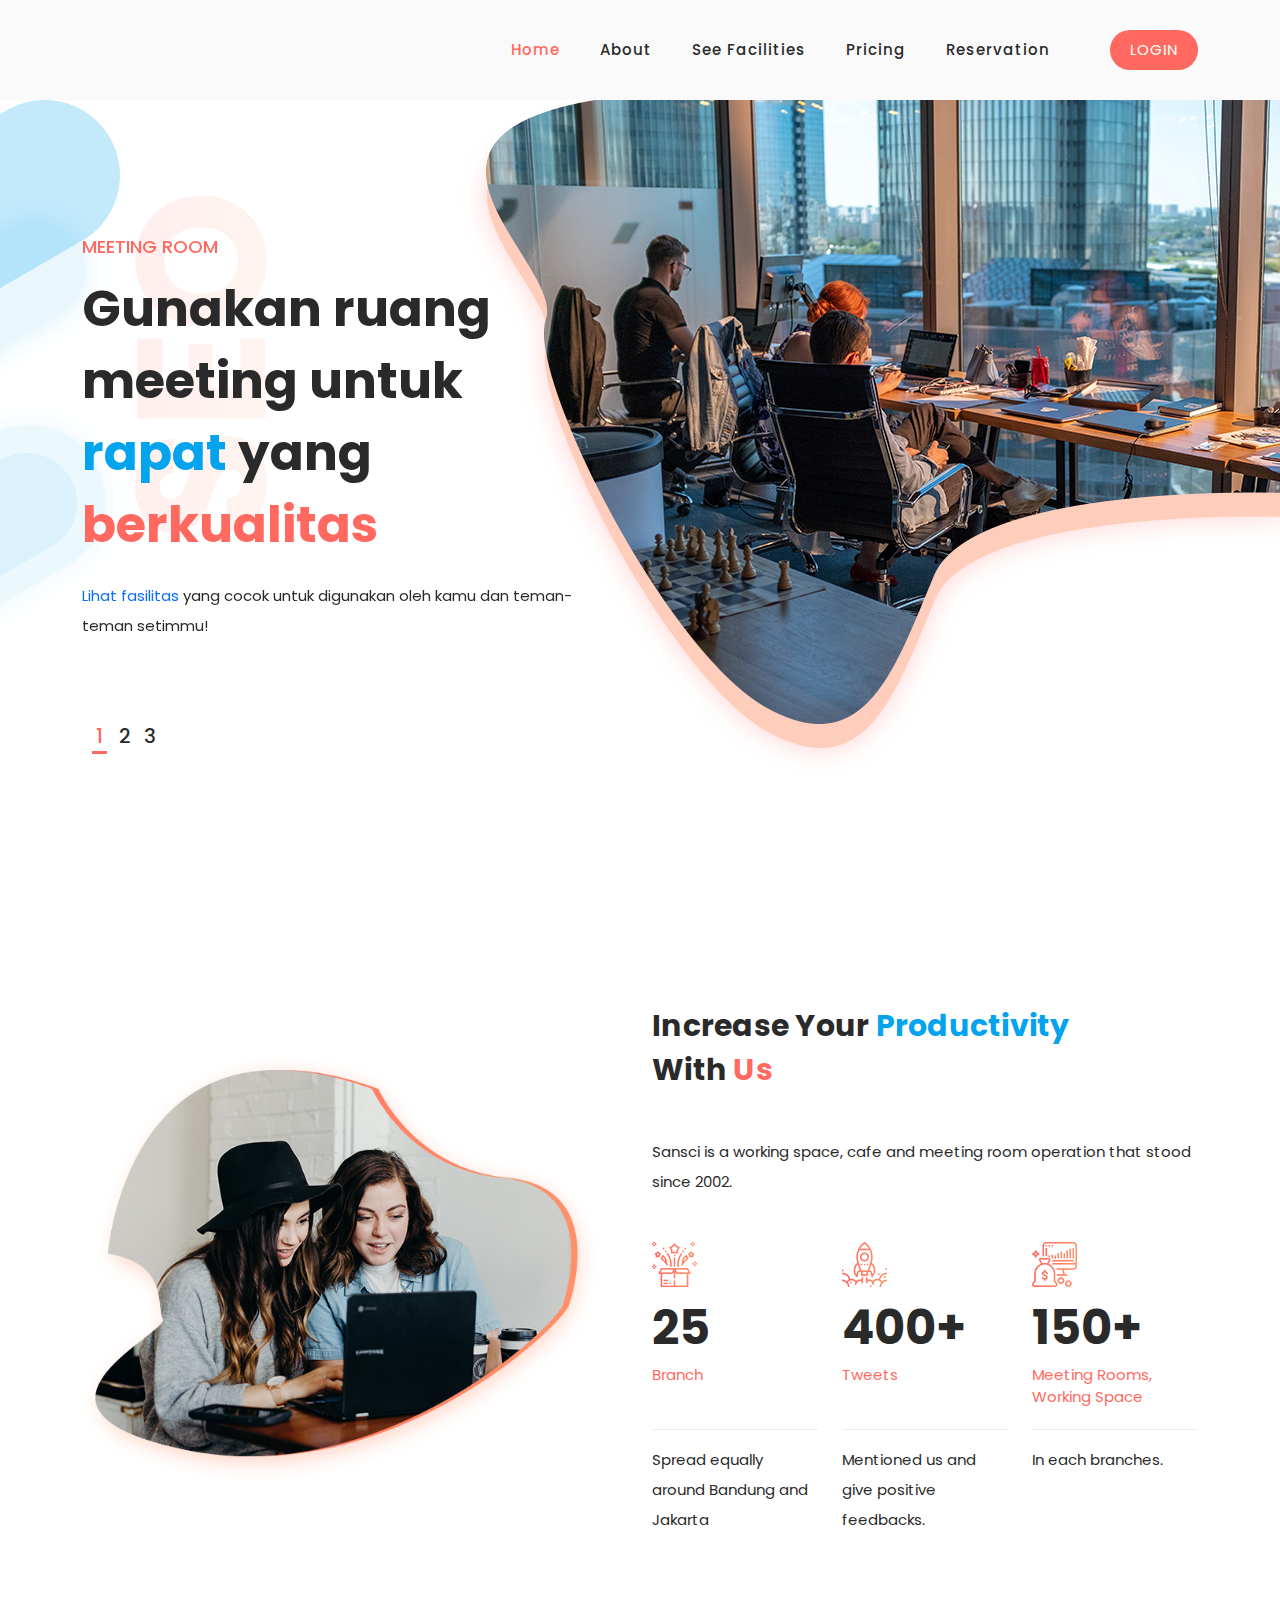
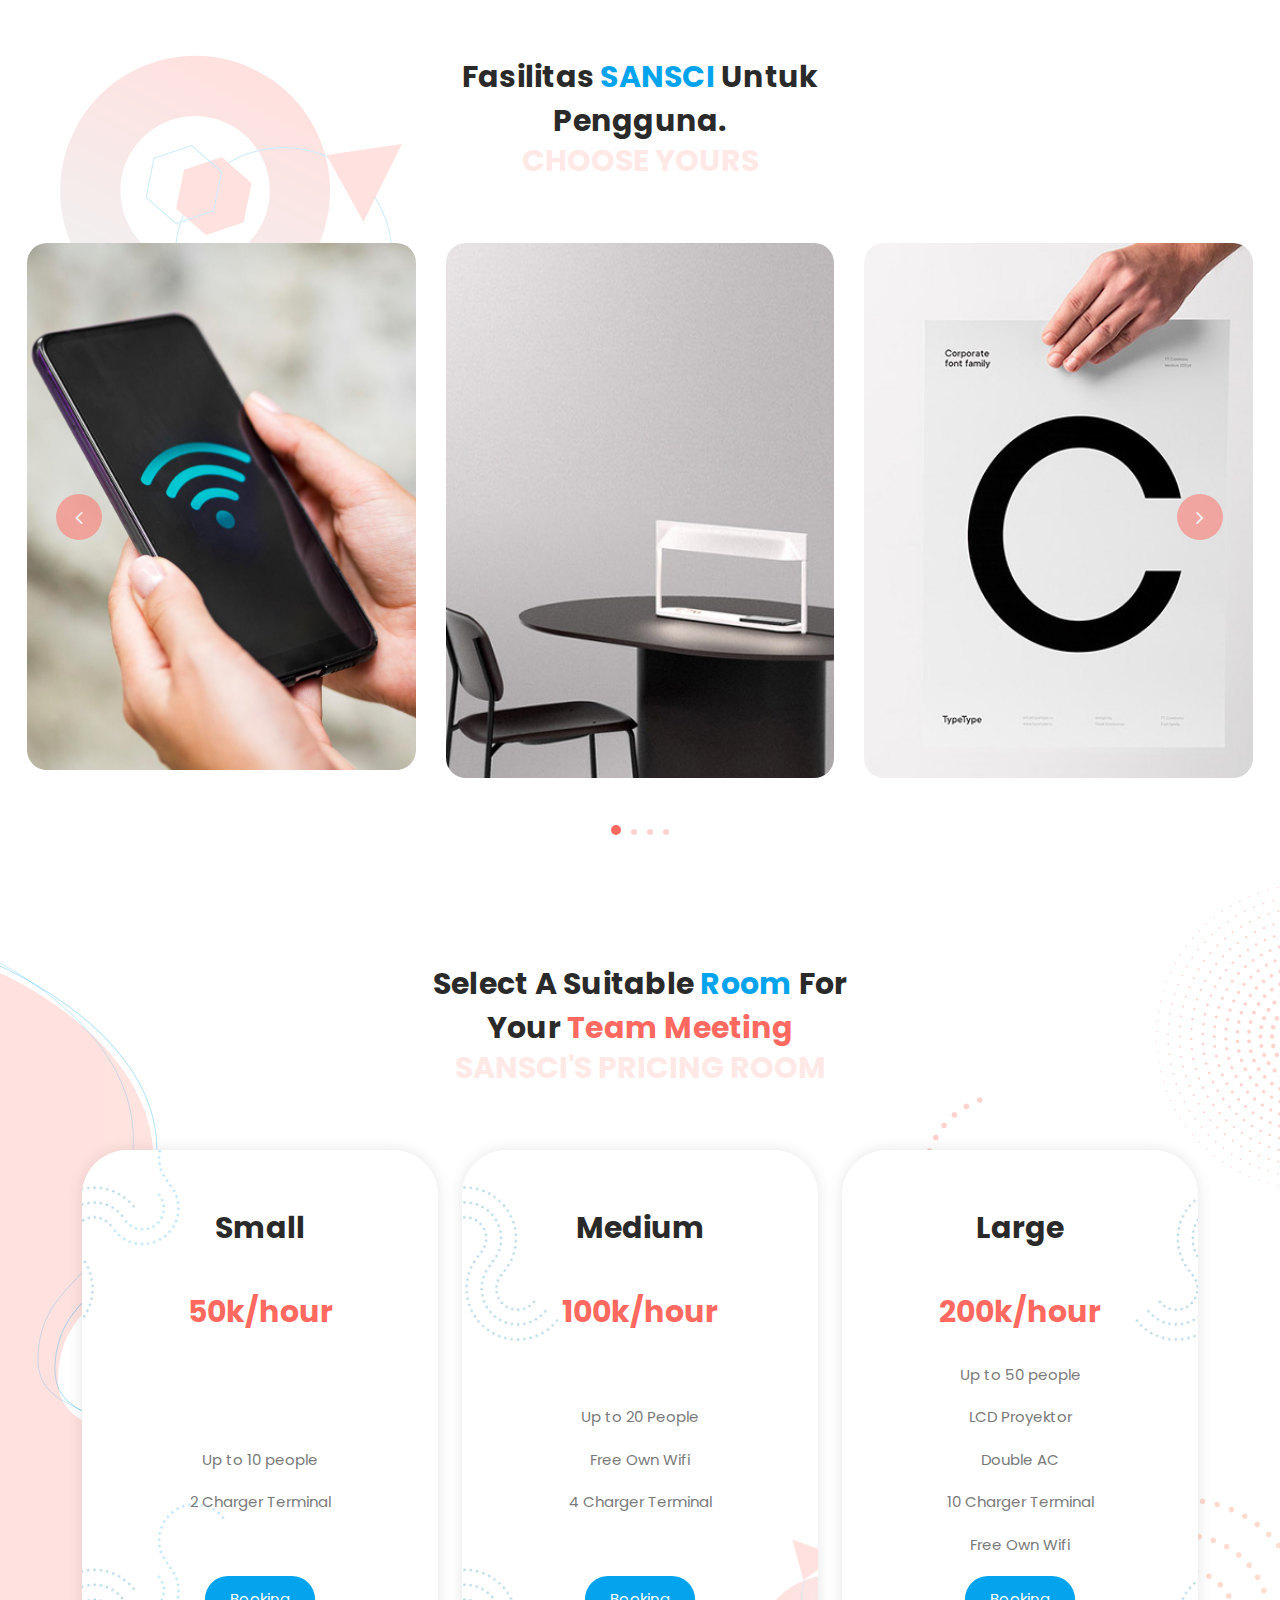
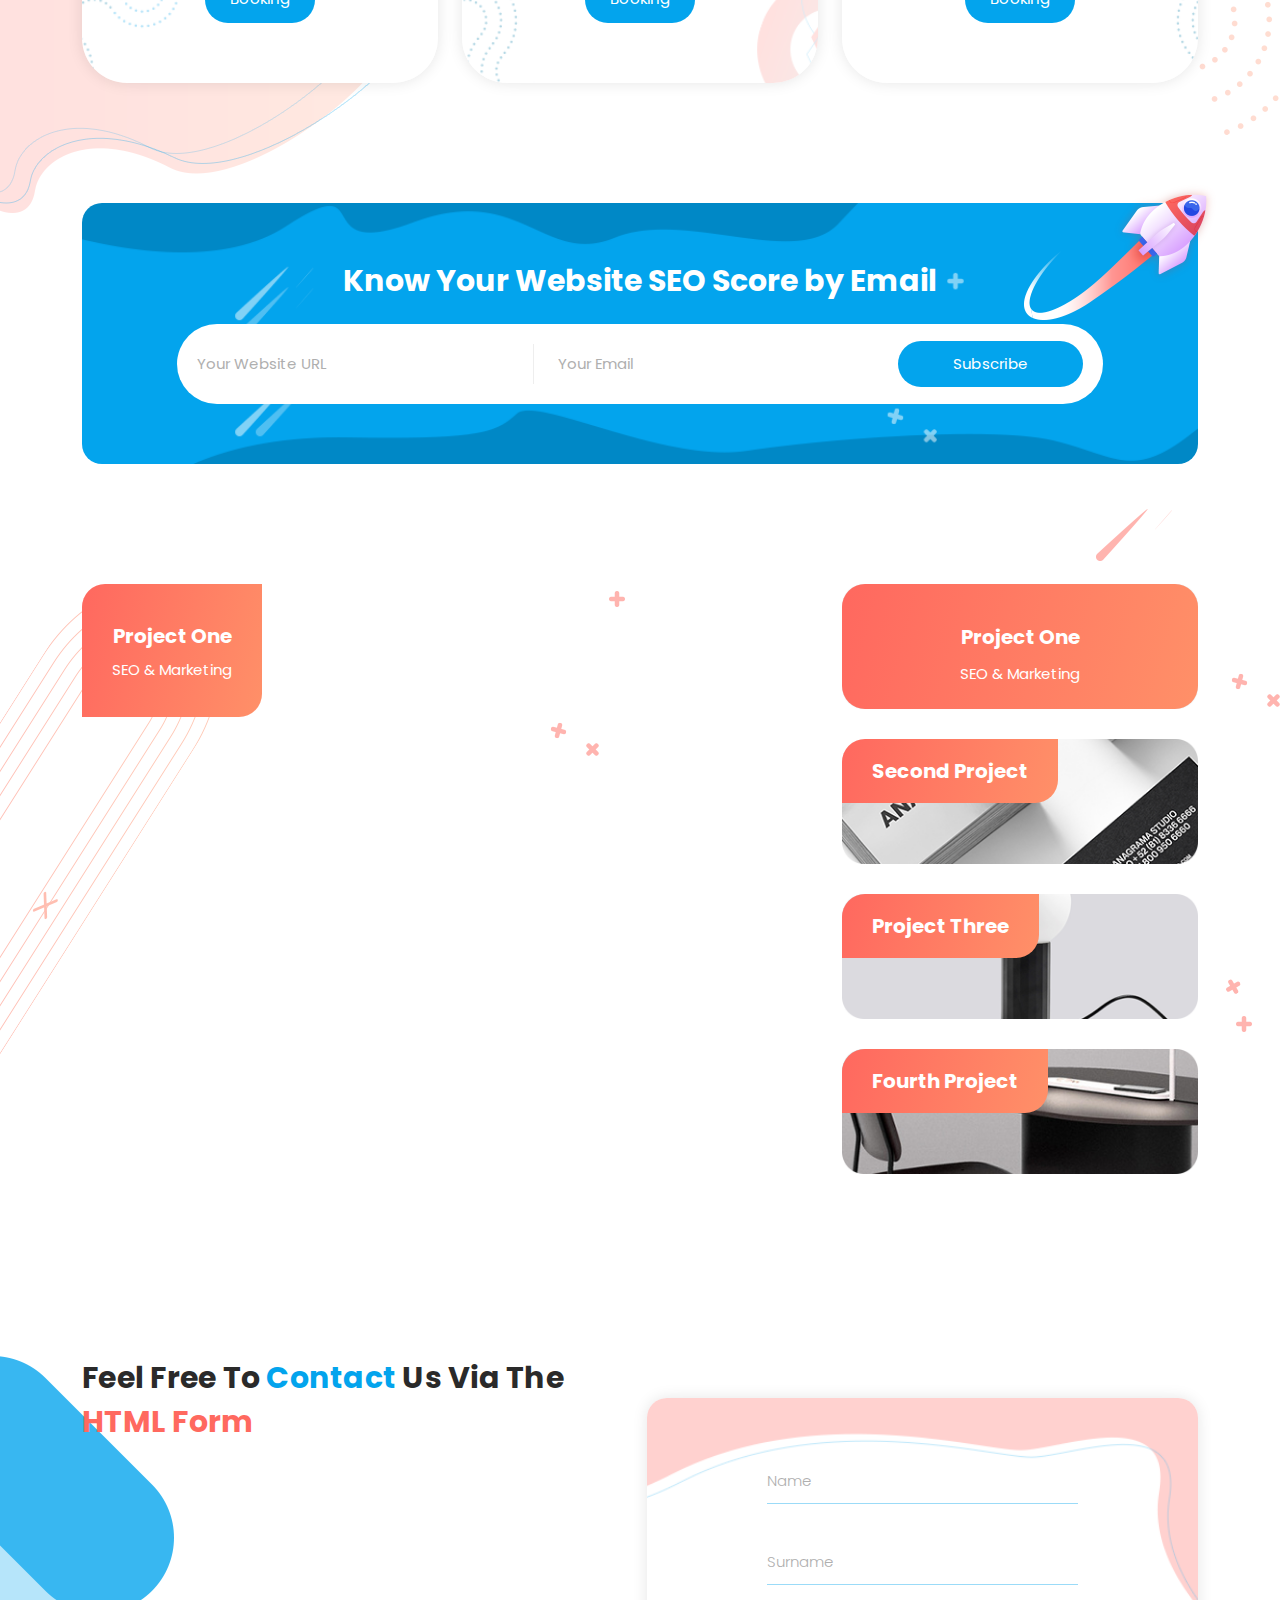
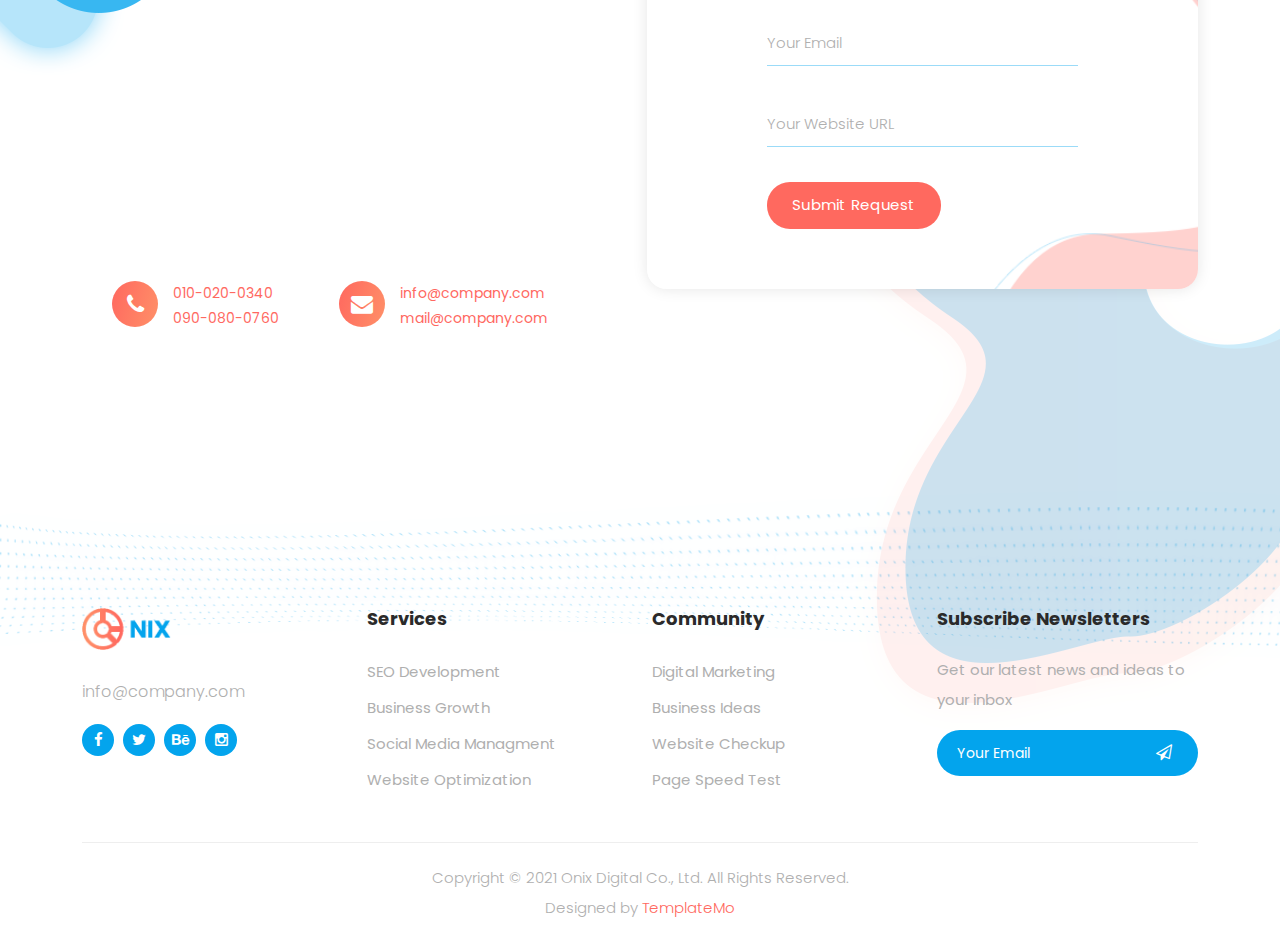
==== index.html @ 81bdceec "add project" ====
<!DOCTYPE html>
<html lang="en">

  <head>

    <meta charset="UTF-8">
    <meta name="viewport" content="width=device-width, initial-scale=1, shrink-to-fit=no">
    <meta name="description" content="">
    <meta name="author" content="">
    <link rel="preconnect" href="https://fonts.gstatic.com">
    <link href="https://fonts.googleapis.com/css2?family=Poppins:wght@100;200;300;400;500;600;700;800;900&display=swap" rel="stylesheet">

    <title>Sansci | Working Space and Cafe</title>

    <!-- Bootstrap core CSS -->
    <link href="vendor/bootstrap/css/bootstrap.min.css" rel="stylesheet">


    <!-- Additional CSS Files -->
    <link rel="stylesheet" href="assets/css/fontawesome.css">
    <link rel="stylesheet" href="assets/css/templatemo-onix-digital.css">
    <link rel="stylesheet" href="assets/css/animated.css">
    <link rel="stylesheet" href="assets/css/owl.css">
<!--

TemplateMo 565 Onix Digital

https://templatemo.com/tm-565-onix-digital

-->
  </head>

<body>

  <!-- ***** Preloader Start ***** -->
  <!-- <div id="js-preloader" class="js-preloader">
    <div class="preloader-inner">
      <span class="dot"></span>
      <div class="dots">
        <span></span>
        <span></span>
        <span></span>
      </div>
    </div>
  </div> -->
  <!-- ***** Preloader End ***** -->

  <!-- ***** Header Area Start ***** -->
  <header class="header-area header-sticky wow slideInDown" data-wow-duration="0.75s" data-wow-delay="0s">
    <div class="container">
      <div class="row">
        <div class="col-12">
          <nav class="main-nav">
            <!-- ***** Logo Start ***** -->
            <!-- <a href="index.html" class="logo">
              <img src="assets/images/logo.png">
            </a> -->
            <!-- ***** Logo End ***** -->
            <!-- ***** Menu Start ***** -->
            <ul class="nav">
              <li class="scroll-to-section"><a href="#top" class="active">Home</a></li>
              <!-- <li class="scroll-to-section"><a href="#services">Services</a></li> -->
              <li class="scroll-to-section"><a href="#about">About</a></li>
              <li class="scroll-to-section"><a href="#portfolio">See Facilities</a></li>
              <li class="scroll-to-section"><a href="#pricing">Pricing</a></li> 
              <li class="scroll-to-section"><a href="#contact">Reservation</a></li> 
              <li class="scroll-to-section"><div class="main-red-button-hover"><a href="#contact">LOGIN</a></div></li> 
            </ul>        
            <a class='menu-trigger'>
                <span>Menu</span>
            </a>
            <!-- ***** Menu End ***** -->
          </nav>
        </div>
      </div>
    </div>
  </header>
  <!-- ***** Header Area End ***** -->

  <div class="main-banner" id="top">
    <div class="container">
      <div class="row">
        <div class="col-lg-12">
          <div class="row">
            <div class="col-lg-6 align-self-center">
              <div class="owl-carousel owl-banner">
                <div class="item header-text">
                  <h6>MEETING ROOM</h6>
                  <h2>Gunakan ruang meeting untuk <em>rapat</em> yang <span>berkualitas</span></h2>
                  <p><a rel="nofollow" href="#pricing">Lihat fasilitas</a> yang cocok untuk digunakan oleh kamu dan teman-teman setimmu!</p>
                </div>
                <div class="item header-text">
                  <h6>WORKING SPACE</h6>
                  <h2>Menjadi lebih <em>produktif</em> di <span>SANSCI workspace</span></h2>
                  <p>Lebih fokus mengerjakan tugas di SANSCI. Dengan suasana yang nyaman, akan membuat mood kamu semakin baik dalam mengerjakan tugas.</p>
                </div>
                <div class="item header-text">
                  <h6>Kafe</h6>
                  <h2>Buat harimu <em>lebih seru</em> dengan nongkrong di <span>SANSCI</span></h2>
                  <p>'Saat kopi mendingin, disitulah percakapan kita semakin hangat'. Ajak temanmu dan ciptakan nongkrong asik di SANSCI.</p>
                </div>
              </div>
            </div>
          </div>
        </div>
      </div>
    </div>
  </div>

 

  <div id="about" class="about-us section">
    <div class="container">
      <div class="row">
        <div class="col-lg-6 align-self-center">
          <div class="left-image">
            <img src="assets/images/about-left-image.png" alt="Two Girls working together">
          </div>
        </div>
        <div class="col-lg-6">
          <div class="section-heading">
            <h2>Increase your <em>productivity</em> with <span>Us</span></h2>
            <p>Sansci is a working space, cafe and meeting room operation that stood since 2002.</p>
            <div class="row">
              <div class="col-lg-4">
                <div class="fact-item">
                  <div class="count-area-content">
                    <div class="icon">
                      <img src="assets/images/service-icon-01.png" alt="">
                    </div>
                    <div class="count-digit">25</div>
                    <div class="count-title">Branch<br><br></div>
                    
                    <p>Spread equally around Bandung and Jakarta</p>
                  </div>
                </div>
              </div>
              <div class="col-lg-4">
                <div class="fact-item">
                  <div class="count-area-content">
                    <div class="icon">
                      <img src="assets/images/service-icon-02.png" alt="">
                    </div>
                    <div class="count-digit">400+</div>
                    <div class="count-title">Tweets<br><br></div>
                    
                    <p>Mentioned us and give positive feedbacks.</p>
                  </div>
                </div>
              </div>
              <div class="col-lg-4">
                <div class="fact-item">
                  <div class="count-area-content">
                    <div class="icon">
                      <img src="assets/images/service-icon-03.png" alt="">
                    </div>
                    <div class="count-digit">150+</div>
                    <div class="count-title">Meeting Rooms, Working Space</div>
                    <p>In each branches.</p>
                  </div>
                </div>
              </div>
            </div>
          </div>
        </div>
      </div>
    </div>
  </div>

  <div id="portfolio" class="our-portfolio section">
    <div class="portfolio-left-dec">
      <img src="assets/images/portfolio-left-dec.png" alt="">
    </div>
    <div class="container">
      <div class="row">
        <div class="col-lg-6 offset-lg-3">
          <div class="section-heading">
            <h2>Fasilitas <em>SANSCI</em> untuk pengguna.</h2>
            <span>Choose Yours</span>
          </div>
        </div>
      </div>
    </div>
    <div class="container-fluid">
      <div class="row">
        <div class="col-lg-12">
          <div class="owl-carousel owl-portfolio">
            <div class="item">
              <div class="thumb">
                <img src="assets/images/wifi.jpeg" alt="">
                <div class="hover-effect">
                  <div class="inner-content">
                    <a rel="sponsored" href="https://templatemo.com/tm-564-plot-listing" target="_parent"><h4>Free Wifi</h4></a>
                    <span>Untuk kamu kaum gratisan</span>
                  </div>
                </div>
              </div>
            </div>
            <div class="item">
              <div class="thumb">
                <img src="assets/images/portfolio-01.jpg" alt="">
                <div class="hover-effect">
                  <div class="inner-content">
                    <a href="#"><h4>Ruang Nyaman</h4></a>
                    <span>Untuk mood kerja yang lebih baik</span>
                  </div>
                </div>
              </div>
            </div>
            <div class="item">
              <div class="thumb">
                <img src="assets/images/portfolio-03.jpg" alt="">
                <div class="hover-effect">
                  <div class="inner-content">
                    <a rel="sponsored" href="https://templatemo.com/tm-562-space-dynamic" target="_parent"><h4>Third Project</h4></a>
                    <span>Space Dynamic SEO</span>
                  </div>
                </div>
              </div>
            </div>
            <div class="item">
              <div class="thumb">
                <img src="assets/images/portfolio-04.jpg" alt="">
                <div class="hover-effect">
                  <div class="inner-content">
                    <a href="#"><h4>Project Four</h4></a>
                    <span>Website Marketing</span>
                  </div>
                </div>
              </div>
            </div>
            <div class="item">
              <div class="thumb">
                <img src="assets/images/portfolio-01.jpg" alt="">
                <div class="hover-effect">
                  <div class="inner-content">
                    <a href="#"><h4>Fifth Project</h4></a>
                    <span>Digital Assets</span>
                  </div>
                </div>
              </div>
            </div>
            <div class="item">
              <div class="thumb">
                <img src="assets/images/portfolio-02.jpg" alt="">
                <div class="hover-effect">
                  <div class="inner-content">
                    <a href="#"><h4>Sixth Project</h4></a>
                    <span>SEO &amp; Marketing</span>
                  </div>
                </div>
              </div>
            </div>
            <div class="item">
              <div class="thumb">
                <img src="assets/images/portfolio-03.jpg" alt="">
                <div class="hover-effect">
                  <div class="inner-content">
                    <a href="#"><h4>7th Project</h4></a>
                    <span>SEO &amp; Marketing</span>
                  </div>
                </div>
              </div>
            </div>
            <div class="item">
              <div class="thumb">
                <img src="assets/images/portfolio-04.jpg" alt="">
                <div class="hover-effect">
                  <div class="inner-content">
                    <a href="#"><h4>8th Project</h4></a>
                    <span>SEO &amp; Marketing</span>
                  </div>
                </div>
              </div>
            </div>
            <div class="item">
              <div class="thumb">
                <img src="assets/images/portfolio-01.jpg" alt="">
                <div class="hover-effect">
                  <div class="inner-content">
                    <a href="#"><h4>9th Project</h4></a>
                    <span>SEO &amp; Marketing</span>
                  </div>
                </div>
              </div>
            </div>
            <div class="item">
              <div class="thumb">
                <img src="assets/images/portfolio-02.jpg" alt="">
                <div class="hover-effect">
                  <div class="inner-content">
                    <a href="#"><h4>Project Ten</h4></a>
                    <span>SEO &amp; Marketing</span>
                  </div>
                </div>
              </div>
            </div>
            <div class="item">
              <div class="thumb">
                <img src="assets/images/portfolio-03.jpg" alt="">
                <div class="hover-effect">
                  <div class="inner-content">
                    <a href="#"><h4>Project Eleven</h4></a>
                    <span>SEO &amp; Marketing</span>
                  </div>
                </div>
              </div>
            </div>
            <div class="item">
              <div class="thumb">
                <img src="assets/images/portfolio-04.jpg" alt="">
                <div class="hover-effect">
                  <div class="inner-content">
                    <a href="#"><h4>12th Project</h4></a>
                    <span>SEO &amp; Marketing</span>
                  </div>
                </div>
              </div>
            </div>
          </div>
        </div>
      </div>
    </div>
  </div>

  <div id="pricing" class="pricing-tables">
    <div class="tables-left-dec">
      <img src="assets/images/tables-left-dec.png" alt="">
    </div>
    <div class="tables-right-dec">
      <img src="assets/images/tables-right-dec.png" alt="">
    </div>
    <div class="container">
      <div class="row">
        <div class="col-lg-6 offset-lg-3">
          <div class="section-heading">
            <h2>Select a suitable <em>room</em> for your <span>team meeting</span></h2>
            <span>sansci's Pricing room</span>
          </div>
        </div>
      </div>
      <div class="row">
        <div class="col-lg-4">
          <div class="item first-item">
            <h4>Small</h4>
            <br>
            <br>
            <!-- <em>50k/hour</em> -->
            <span>50k/hour</span>
            <ul>
              <li>&nbsp;</li>
              <li>&nbsp;</li>
              <li>Up to 10 people</li>
              <li>2 Charger Terminal</li>
              <li>&nbsp;</li>
            </ul>
            <div class="main-blue-button-hover">
              <a href="#">Booking</a>
            </div>
          </div>
        </div>
        <div class="col-lg-4">
          <div class="item second-item">
            <h4>Medium</h4>
            <br>
            <br>
            <!-- <em>$240/mo</em> -->
            <span>100k/hour</span>
            <ul>
              <li>&nbsp;</li>
              <li>Up to 20 People</li>
              <li>Free Own Wifi</li>
              <li>4 Charger Terminal</li>
              <li>&nbsp;</li>
            </ul>
            <div class="main-blue-button-hover">
              <a href="#">Booking</a>
            </div>
          </div>
        </div>
        <div class="col-lg-4">
          <div class="item third-item">
            <h4>Large</h4>
            <br>
            <br>
            <!-- <em>$360/mo</em> -->
            <span>200k/hour</span>
            <ul>
              <li>Up to 50 people</li>
              <li>LCD Proyektor</li>
              <li>Double AC</li>
              <li>10 Charger Terminal</li>
              <li>Free Own Wifi</li>
            </ul>
            <div class="main-blue-button-hover">
              <a href="#">Booking</a>
            </div>
          </div>
        </div>
      </div>
    </div>
  </div>

  <div id="subscribe" class="subscribe">
    <div class="container">
      <div class="row">
        <div class="col-lg-12">
          <div class="inner-content">
            <div class="row">
              <div class="col-lg-10 offset-lg-1">
                <h2>Know Your Website SEO Score by Email</h2>
                <form id="subscribe" action="" method="get">
                  <input type="text" name="website" id="website" placeholder="Your Website URL" required="">
                  <input type="text" name="email" id="email" pattern="[^ @]*@[^ @]*" placeholder="Your Email" required="">
                  <button type="submit" id="form-submit" class="main-button ">Subscribe</button>
                </form>
              </div>
            </div>
          </div>
        </div>
      </div>
    </div>
  </div>

  <div id="video" class="our-videos section">
    <div class="videos-left-dec">
      <img src="assets/images/videos-left-dec.png" alt="">
    </div>
    <div class="videos-right-dec">
      <img src="assets/images/videos-right-dec.png" alt="">
    </div>
    <div class="container">
      <div class="row">
        <div class="col-lg-12">
          <div class="naccs">
            <div class="grid">
              <div class="row">
                <div class="col-lg-8">
                  <ul class="nacc">
                    <li class="active">
                      <div>
                        <div class="thumb">
                          <iframe width="100%" height="auto" src="https://www.youtube.com/embed/JynGuQx4a1Y" title="YouTube video player" frameborder="0" allow="accelerometer; autoplay; clipboard-write; encrypted-media; gyroscope; picture-in-picture" allowfullscreen></iframe>
                          <div class="overlay-effect">
                            <a href="#"><h4>Project One</h4></a>
                            <span>SEO &amp; Marketing</span>
                          </div>
                        </div>
                      </div>
                    </li>
                    <li>
                      <div>
                        <div class="thumb">
                          <iframe width="100%" height="auto" src="https://www.youtube.com/embed/RdJBSFpcO4M" title="YouTube video player" frameborder="0" allow="accelerometer; autoplay; clipboard-write; encrypted-media; gyroscope; picture-in-picture" allowfullscreen></iframe>
                          <div class="overlay-effect">
                            <a href="#"><h4>Second Project</h4></a>
                            <span>Advertising &amp; Marketing</span>
                          </div>
                        </div>
                      </div>
                    </li>
                    <li>
                      <div>
                        <div class="thumb">
                          <iframe width="100%" height="auto" src="https://www.youtube.com/embed/ZlfAjbQiL78" title="YouTube video player" frameborder="0" allow="accelerometer; autoplay; clipboard-write; encrypted-media; gyroscope; picture-in-picture" allowfullscreen></iframe>
                          <div class="overlay-effect">
                            <a href="#"><h4>Project Three</h4></a>
                            <span>Digital &amp; Marketing</span>
                          </div>
                        </div>
                      </div>
                    </li>
                    <li>
                      <div>
                        <div class="thumb">
                          <iframe width="100%" height="auto" src="https://www.youtube.com/embed/mx1WseE7-0Y" title="YouTube video player" frameborder="0" allow="accelerometer; autoplay; clipboard-write; encrypted-media; gyroscope; picture-in-picture" allowfullscreen></iframe>
                          <div class="overlay-effect">
                            <a href="#"><h4>Fourth Project</h4></a>
                            <span>SEO &amp; Advertising</span>
                          </div>
                        </div>
                      </div>
                    </li>
                  </ul>
                </div>
                <div class="col-lg-4">
                  <div class="menu">
                    <div class="active">
                      <div class="thumb">
                        <img src="assets/images/video-thumb-01.png" alt="">
                        <div class="inner-content">
                          <h4>Project One</h4>
                          <span>SEO &amp; Marketing</span>
                        </div>
                      </div>
                    </div>
                    <div>
                      <div class="thumb">
                        <img src="assets/images/video-thumb-02.png" alt="">
                        <div class="inner-content">
                          <h4>Second Project</h4>
                          <span>Advertising &amp; Marketing</span>
                        </div>
                      </div>
                    </div>
                    <div>
                      <div class="thumb">
                        <img src="assets/images/video-thumb-03.png" alt="Marketing">
                        <div class="inner-content">
                          <h4>Project Three</h4>
                          <span>Digital &amp; Marketing</span>
                        </div>
                      </div>
                    </div>
                    <div>
                      <div class="thumb">
                        <img src="assets/images/video-thumb-04.png" alt="SEO Work">
                        <div class="inner-content">
                          <h4>Fourth Project</h4>
                          <span>SEO &amp; Advertising</span>
                        </div>
                      </div>
                    </div>
                  </div>
                </div>             
              </div>
            </div>
          </div>
        </div>
      </div>
    </div>
  </div>

  <div id="contact" class="contact-us section">
    <div class="container">
      <div class="row">
        <div class="col-lg-7">
          <div class="section-heading">
            <h2>Feel free to <em>Contact</em> us via the <span>HTML form</span></h2>
            <div id="map">
              <iframe src="https://maps.google.com/maps?q=Av.+L%C3%BAcio+Costa,+Rio+de+Janeiro+-+RJ,+Brazil&t=&z=13&ie=UTF8&iwloc=&output=embed" width="100%" height="360px" frameborder="0" style="border:0" allowfullscreen=""></iframe>
            </div>
            <div class="info">
              <span><i class="fa fa-phone"></i> <a href="#">010-020-0340<br>090-080-0760</a></span>
              <span><i class="fa fa-envelope"></i> <a href="#">info@company.com<br>mail@company.com</a></span>
            </div>
          </div>
        </div>
        <div class="col-lg-5 align-self-center">
          <form id="contact" action="" method="get">
            <div class="row">
              <div class="col-lg-12">
                <fieldset>
                  <input type="name" name="name" id="name" placeholder="Name" autocomplete="on" required>
                </fieldset>
              </div>
              <div class="col-lg-12">
                <fieldset>
                  <input type="surname" name="surname" id="surname" placeholder="Surname" autocomplete="on" required>
                </fieldset>
              </div>
              <div class="col-lg-12">
                <fieldset>
                  <input type="text" name="email" id="email" pattern="[^ @]*@[^ @]*" placeholder="Your Email" required="">
                </fieldset>
              </div>
              <div class="col-lg-12">
                <fieldset>
                  <input type="text" name="website" id="website" placeholder="Your Website URL" required="">
                </fieldset>
              </div>
              <div class="col-lg-12">
                <fieldset>
                  <button type="submit" id="form-submit" class="main-button">Submit Request</button>
                </fieldset>
              </div>
            </div>
          </form>
        </div>
      </div>
    </div>
    <div class="contact-dec">
      <img src="assets/images/contact-dec.png" alt="">
    </div>
    <div class="contact-left-dec">
      <img src="assets/images/contact-left-dec.png" alt="">
    </div>
  </div>

  <div class="footer-dec">
    <img src="assets/images/footer-dec.png" alt="">
  </div>

  <footer>
    <div class="container">
      <div class="row">
        <div class="col-lg-3">
          <div class="about footer-item">
            <div class="logo">
              <a href="#"><img src="assets/images/logo.png" alt="Onix Digital TemplateMo"></a>
            </div>
            <a href="#">info@company.com</a>
            <ul>
              <li><a href="#"><i class="fa fa-facebook"></i></a></li>
              <li><a href="#"><i class="fa fa-twitter"></i></a></li>
              <li><a href="#"><i class="fa fa-behance"></i></a></li>
              <li><a href="#"><i class="fa fa-instagram"></i></a></li>
            </ul>
          </div>
        </div>
        <div class="col-lg-3">
          <div class="services footer-item">
            <h4>Services</h4>
            <ul>
              <li><a href="#">SEO Development</a></li>
              <li><a href="#">Business Growth</a></li>
              <li><a href="#">Social Media Managment</a></li>
              <li><a href="#">Website Optimization</a></li>
            </ul>
          </div>
        </div>
        <div class="col-lg-3">
          <div class="community footer-item">
            <h4>Community</h4>
            <ul>
              <li><a href="#">Digital Marketing</a></li>
              <li><a href="#">Business Ideas</a></li>
              <li><a href="#">Website Checkup</a></li>
              <li><a href="#">Page Speed Test</a></li>
            </ul>
          </div>
        </div>
        <div class="col-lg-3">
          <div class="subscribe-newsletters footer-item">
            <h4>Subscribe Newsletters</h4>
            <p>Get our latest news and ideas to your inbox</p>
            <form action="#" method="get">
              <input type="text" name="email" id="email" pattern="[^ @]*@[^ @]*" placeholder="Your Email" required="">
              <button type="submit" id="form-submit" class="main-button "><i class="fa fa-paper-plane-o"></i></button>
            </form>
          </div>
        </div>
        <div class="col-lg-12">
          <div class="copyright">
            <p>Copyright © 2021 Onix Digital Co., Ltd. All Rights Reserved. 
            <br>
            Designed by <a rel="nofollow" href="https://templatemo.com" title="free CSS templates">TemplateMo</a></p>
          </div>
        </div>
      </div>
    </div>
  </footer>


  <!-- Scripts -->
  <script src="vendor/jquery/jquery.min.js"></script>
  <script src="vendor/bootstrap/js/bootstrap.bundle.min.js"></script>
  <script src="assets/js/owl-carousel.js"></script>
  <script src="assets/js/animation.js"></script>
  <script src="assets/js/imagesloaded.js"></script>
  <script src="assets/js/custom.js"></script>

  <script>
  // Acc
    $(document).on("click", ".naccs .menu div", function() {
      var numberIndex = $(this).index();

      if (!$(this).is("active")) {
          $(".naccs .menu div").removeClass("active");
          $(".naccs ul li").removeClass("active");

          $(this).addClass("active");
          $(".naccs ul").find("li:eq(" + numberIndex + ")").addClass("active");

          var listItemHeight = $(".naccs ul")
            .find("li:eq(" + numberIndex + ")")
            .innerHeight();
          $(".naccs ul").height(listItemHeight + "px");
        }
    });
  </script>
</body>
</html>
---- assets/css/templatemo-onix-digital.css ----
/*

TemplateMo 565 Onix Digital

https://templatemo.com/tm-565-onix-digital


------------------------------------------------
Table of contents
------------------------------------------------
01. font & reset css
02. reset
03. global styles
04. header
05. banner
06. features
07. testimonials
08. contact
09. footer
10. preloader
11. search
12. portfolio

--------------------------------------------- */
/* 
---------------------------------------------
font & reset css
--------------------------------------------- 
*/
@import url('https://fonts.googleapis.com/css2?family=Poppins:wght@100;200;300;400;500;600;700;800;900&display=swap');
/* 
---------------------------------------------
reset
--------------------------------------------- 
*/
html, body, div, span, applet, object, iframe, h1, h2, h3, h4, h5, h6, p, blockquote, div
pre, a, abbr, acronym, address, big, cite, code, del, dfn, em, font, img, ins, kbd, q,
s, samp, small, strike, strong, sub, sup, tt, var, b, u, i, center, dl, dt, dd, ol, ul, li,
figure, header, nav, section, article, aside, footer, figcaption {
  margin: 0;
  padding: 0;
  border: 0;
  outline: 0;
}

/* clear fix */
.grid:after {
  content: '';
  display: block;
  clear: both;
}

/* ---- .grid-item ---- */

.grid-sizer,
.grid-item {
  width: 50%;
}

.grid-item {
  float: left;
}

.grid-item img {
  display: block;
  max-width: 100%;
}

.clearfix:after {
  content: ".";
  display: block;
  clear: both;
  visibility: hidden;
  line-height: 0;
  height: 0;
}

.clearfix {
  display: inline-block;
}

html[xmlns] .clearfix {
  display: block;
}

* html .clearfix {
  height: 1%;
}

ul, li {
  padding: 0;
  margin: 0;
  list-style: none;
}

header, nav, section, article, aside, footer, hgroup {
  display: block;
}

* {
  box-sizing: border-box;
}

html, body {
  font-family: 'Poppins', sans-serif;
  font-weight: 400;
  background-color: #fff;
  -ms-text-size-adjust: 100%;
  -webkit-font-smoothing: antialiased;
  -moz-osx-font-smoothing: grayscale;
}

a {
  text-decoration: none !important;
}

h1, h2, h3, h4, h5, h6 {
  margin-top: 0px;
  margin-bottom: 0px;
}

ul {
  margin-bottom: 0px;
}

p {
  font-size: 15px;
  line-height: 30px;
  color: #2a2a2a;
}

img {
  width: 100%;
  overflow: hidden;
}

/* 
---------------------------------------------
global styles
--------------------------------------------- 
*/
html,
body {
  background: #fff;
  font-family: 'Poppins', sans-serif;
}

::selection {
  background: #03a4ed;
  color: #fff;
}

::-moz-selection {
  background: #03a4ed;
  color: #fff;
}

@media (max-width: 991px) {
  html, body {
    overflow-x: hidden;
  }
  .mobile-top-fix {
    margin-top: 30px;
    margin-bottom: 0px;
  }
  .mobile-bottom-fix {
    margin-bottom: 30px;
  }
  .mobile-bottom-fix-big {
    margin-bottom: 60px;
  }
}

.page-section {
  margin-top: 120px;
}

.section-heading h2 {
  font-size: 30px;
  text-transform: capitalize;
  color: #2a2a2a;
  font-weight: 700;
  letter-spacing: 0.25px;
  position: relative;
  z-index: 2;
  line-height: 44px;
  margin-bottom: -5px;
}

.section-heading h2 em {
  font-style: normal;
  color: #03a4ed;
}

.section-heading h2 span {
  color: #ff695f;
  font-weight: 700;
  opacity: 1;
  text-transform: capitalize;
}

.section-heading span {
  font-size: 30px;
  text-transform: uppercase;
  font-weight: 700;
  color: #ff695f;
  opacity: 0.15;
}

.main-blue-button a {
  display: inline-block;
  background-color: #03a4ed;
  font-size: 15px;
  font-weight: 400;
  color: #fff;
  text-transform: capitalize;
  padding: 12px 25px;
  border-radius: 23px;
  letter-spacing: 0.25px;
}

.main-blue-button-hover a {
  display: inline-block;
  background-color: #03a4ed;
  font-size: 15px;
  font-weight: 400;
  color: #fff;
  text-transform: capitalize;
  padding: 12px 25px;
  border-radius: 23px;
  letter-spacing: 0.25px;
  transition: all .3s;
}

.main-blue-button-hover a:hover {
  background-color: #ff695f;
}

.main-red-button a {
  display: inline-block;
  background-color: #ff695f;
  font-size: 15px;
  font-weight: 400;
  color: #fff;
  text-transform: capitalize;
  padding: 12px 25px;
  border-radius: 23px;
  letter-spacing: 0.25px;
}

.main-red-button-hover a {
  display: inline-block;
  background-color: #ff695f;
  font-size: 15px;
  font-weight: 400;
  color: #fff;
  text-transform: capitalize;
  padding: 12px 25px;
  border-radius: 23px;
  letter-spacing: 0.25px;
  transition: all .3s;
}

.main-red-button-hover a:hover {
  background-color: #03a4ed;
}

.main-white-button a {
  display: inline-block;
  background-color: #fff;
  font-size: 15px;
  font-weight: 400;
  color: #ff695f;
  text-transform: capitalize;
  padding: 12px 25px;
  border-radius: 23px;
  letter-spacing: 0.25px;
}

/* 
---------------------------------------------
header
--------------------------------------------- 
*/

.background-header {
  background-color: #fff!important;
  height: 80px!important;
  position: fixed!important;
  top: 0px;
  left: 0px;
  right: 0px;
  box-shadow: 0px 0px 10px rgba(0,0,0,0.15)!important;
}

.background-header .logo,
.background-header .main-nav .nav li a {
  color: #1e1e1e!important;
}

.background-header .main-nav .nav li:hover a {
  color: #ff685f!important;
}

.background-header .nav li a.active {
  color: #ff685f!important;
}

.header-area {
  background-color: #fafafa;
  position: absolute;
  top: 0px;
  left: 0px;
  right: 0px;
  z-index: 100;
  height: 100px;
  -webkit-transition: all .5s ease 0s;
  -moz-transition: all .5s ease 0s;
  -o-transition: all .5s ease 0s;
  transition: all .5s ease 0s;
}

.header-area .main-nav {
  min-height: 80px;
  background: transparent;
}

.header-area .main-nav .logo {
  line-height: 100px;
  color: #fff;
  font-size: 28px;
  font-weight: 700;
  text-transform: uppercase;
  letter-spacing: 2px;
  float: left;
  -webkit-transition: all 0.3s ease 0s;
  -moz-transition: all 0.3s ease 0s;
  -o-transition: all 0.3s ease 0s;
  transition: all 0.3s ease 0s;
}

.background-header .main-nav .logo {
  line-height: 75px;
}

.background-header .main-nav .nav {
  margin-top: 20px !important;
}

.header-area .main-nav .nav {
  float: right;
  margin-top: 30px;
  margin-right: 0px;
  background-color: transparent;
  -webkit-transition: all 0.3s ease 0s;
  -moz-transition: all 0.3s ease 0s;
  -o-transition: all 0.3s ease 0s;
  transition: all 0.3s ease 0s;
  position: relative;
  z-index: 999;
}

.header-area .main-nav .nav li {
  padding-left: 20px;
  padding-right: 20px;
}

.header-area .main-nav .nav li:last-child {
  padding-right: 0px;
  padding-left: 40px;
}

.header-area .main-nav .nav li:last-child a ,
.background-header .main-nav .nav li:last-child a {
  color: #fff !important;
  padding: 0px 20px;
  font-weight: 400;
}

.header-area .main-nav .nav li:last-child a:hover,
.header-area .main-nav .nav li:last-child a.active {
  color: #fff !important;
}

.header-area .main-nav .nav li:last-child .main-red-button-hover a:hover,
.background-header .main-nav .nav li:last-child .main-red-button-hover a:hover {
  background-color: #03a4ed !important;
}

.header-area .main-nav .nav li a {
  display: block;
  font-weight: 500;
  font-size: 15px;
  color: #2a2a2a;
  text-transform: capitalize;
  -webkit-transition: all 0.3s ease 0s;
  -moz-transition: all 0.3s ease 0s;
  -o-transition: all 0.3s ease 0s;
  transition: all 0.3s ease 0s;
  height: 40px;
  line-height: 40px;
  border: transparent;
  letter-spacing: 1px;
}

.header-area .main-nav .nav li a {
  color: #2a2a2a;
}

.header-area .main-nav .nav li:hover a,
.header-area .main-nav .nav li a.active {
  color: #ff685f!important;
}

.background-header .main-nav .nav li:hover a,
.background-header .main-nav .nav li a.active {
  color: #ff685f!important;
  opacity: 1;
}

.header-area .main-nav .nav li.submenu {
  position: relative;
  padding-right: 30px;
}

.header-area .main-nav .nav li.submenu:after {
  font-family: FontAwesome;
  content: "\f107";
  font-size: 12px;
  color: #2a2a2a;
  position: absolute;
  right: 18px;
  top: 12px;
}

.background-header .main-nav .nav li.submenu:after {
  color: #2a2a2a;
}

.header-area .main-nav .nav li.submenu ul {
  position: absolute;
  width: 200px;
  box-shadow: 0 2px 28px 0 rgba(0, 0, 0, 0.06);
  overflow: hidden;
  top: 50px;
  opacity: 0;
  transform: translateY(+2em);
  visibility: hidden;
  z-index: -1;
  transition: all 0.3s ease-in-out 0s, visibility 0s linear 0.3s, z-index 0s linear 0.01s;
}

.header-area .main-nav .nav li.submenu ul li {
  margin-left: 0px;
  padding-left: 0px;
  padding-right: 0px;
}

.header-area .main-nav .nav li.submenu ul li a {
  opacity: 1;
  display: block;
  background: #f7f7f7;
  color: #2a2a2a!important;
  padding-left: 20px;
  height: 40px;
  line-height: 40px;
  -webkit-transition: all 0.3s ease 0s;
  -moz-transition: all 0.3s ease 0s;
  -o-transition: all 0.3s ease 0s;
  transition: all 0.3s ease 0s;
  position: relative;
  font-size: 13px;
  font-weight: 400;
  border-bottom: 1px solid #eee;
}

.header-area .main-nav .nav li.submenu ul li a:hover {
  background: #fff;
  color: #ff685f!important;
  padding-left: 25px;
}

.header-area .main-nav .nav li.submenu ul li a:hover:before {
  width: 3px;
}

.header-area .main-nav .nav li.submenu:hover ul {
  visibility: visible;
  opacity: 1;
  z-index: 1;
  transform: translateY(0%);
  transition-delay: 0s, 0s, 0.3s;
}

.header-area .main-nav .menu-trigger {
  cursor: pointer;
  display: block;
  position: absolute;
  top: 33px;
  width: 32px;
  height: 40px;
  text-indent: -9999em;
  z-index: 99;
  right: 40px;
  display: none;
}

.background-header .main-nav .menu-trigger {
  top: 23px;
}

.header-area .main-nav .menu-trigger span,
.header-area .main-nav .menu-trigger span:before,
.header-area .main-nav .menu-trigger span:after {
  -moz-transition: all 0.4s;
  -o-transition: all 0.4s;
  -webkit-transition: all 0.4s;
  transition: all 0.4s;
  background-color: #1e1e1e;
  display: block;
  position: absolute;
  width: 30px;
  height: 2px;
  left: 0;
}

.background-header .main-nav .menu-trigger span,
.background-header .main-nav .menu-trigger span:before,
.background-header .main-nav .menu-trigger span:after {
  background-color: #1e1e1e;
}

.header-area .main-nav .menu-trigger span:before,
.header-area .main-nav .menu-trigger span:after {
  -moz-transition: all 0.4s;
  -o-transition: all 0.4s;
  -webkit-transition: all 0.4s;
  transition: all 0.4s;
  background-color: #1e1e1e;
  display: block;
  position: absolute;
  width: 30px;
  height: 2px;
  left: 0;
  width: 75%;
}

.background-header .main-nav .menu-trigger span:before,
.background-header .main-nav .menu-trigger span:after {
  background-color: #1e1e1e;
}

.header-area .main-nav .menu-trigger span:before,
.header-area .main-nav .menu-trigger span:after {
  content: "";
}

.header-area .main-nav .menu-trigger span {
  top: 16px;
}

.header-area .main-nav .menu-trigger span:before {
  -moz-transform-origin: 33% 100%;
  -ms-transform-origin: 33% 100%;
  -webkit-transform-origin: 33% 100%;
  transform-origin: 33% 100%;
  top: -10px;
  z-index: 10;
}

.header-area .main-nav .menu-trigger span:after {
  -moz-transform-origin: 33% 0;
  -ms-transform-origin: 33% 0;
  -webkit-transform-origin: 33% 0;
  transform-origin: 33% 0;
  top: 10px;
}

.header-area .main-nav .menu-trigger.active span,
.header-area .main-nav .menu-trigger.active span:before,
.header-area .main-nav .menu-trigger.active span:after {
  background-color: transparent;
  width: 100%;
}

.header-area .main-nav .menu-trigger.active span:before {
  -moz-transform: translateY(6px) translateX(1px) rotate(45deg);
  -ms-transform: translateY(6px) translateX(1px) rotate(45deg);
  -webkit-transform: translateY(6px) translateX(1px) rotate(45deg);
  transform: translateY(6px) translateX(1px) rotate(45deg);
  background-color: #1e1e1e;
}

.background-header .main-nav .menu-trigger.active span:before {
  background-color: #1e1e1e;
}

.header-area .main-nav .menu-trigger.active span:after {
  -moz-transform: translateY(-6px) translateX(1px) rotate(-45deg);
  -ms-transform: translateY(-6px) translateX(1px) rotate(-45deg);
  -webkit-transform: translateY(-6px) translateX(1px) rotate(-45deg);
  transform: translateY(-6px) translateX(1px) rotate(-45deg);
  background-color: #1e1e1e;
}

.background-header .main-nav .menu-trigger.active span:after {
  background-color: #1e1e1e;
}

.header-area.header-sticky {
  min-height: 80px;
}

.header-area .nav {
  margin-top: 30px;
}

.header-area.header-sticky .nav li a.active {
  color: #ff685f;
}

@media (max-width: 1200px) {
  .header-area .main-nav .nav li {
    padding-left: 12px;
    padding-right: 12px;
  }
  .header-area .main-nav:before {
    display: none;
  }
}

@media (max-width: 992px) {
  .header-area .main-nav .nav li:last-child  ,
  .background-header .main-nav .nav li:last-child {
    display: none;
  }
  .header-area .main-nav .nav li:nth-child(6),
  .background-header .main-nav .nav li:nth-child(6) {
    padding-right: 0px;
  }
}

@media (max-width: 767px) {
  .background-header .main-nav .nav {
    margin-top: 80px !important;
  }
  .header-area .main-nav .logo {
    color: #1e1e1e;
  }
  .header-area.header-sticky .nav li a:hover,
  .header-area.header-sticky .nav li a.active {
    color: #ff685f!important;
    opacity: 1;
  }
  .header-area.header-sticky .nav li.search-icon a {
    width: 100%;
  }
  .header-area {
    background-color: #f7f7f7;
    padding: 0px 15px;
    height: 100px;
    box-shadow: none;
    text-align: center;
  }
  .header-area .container {
    padding: 0px;
  }
  .header-area .logo {
    margin-left: 30px;
  }
  .header-area .menu-trigger {
    display: block !important;
  }
  .header-area .main-nav {
    overflow: hidden;
  }
  .header-area .main-nav .nav {
    float: none;
    width: 100%;
    display: none;
    -webkit-transition: all 0s ease 0s;
    -moz-transition: all 0s ease 0s;
    -o-transition: all 0s ease 0s;
    transition: all 0s ease 0s;
    margin-left: 0px;
  }
  .background-header .nav {
    margin-top: 80px;
  }
  .header-area .main-nav .nav li:first-child {
    border-top: 1px solid #eee;
  }
  .header-area.header-sticky .nav {
    margin-top: 100px;
  }
  .header-area .main-nav .nav li {
    width: 100%;
    background: #fff;
    border-bottom: 1px solid #e7e7e7;
    padding-left: 0px !important;
    padding-right: 0px !important;
  }
  .header-area .main-nav .nav li a {
    height: 50px !important;
    line-height: 50px !important;
    padding: 0px !important;
    border: none !important;
    background: #f7f7f7 !important;
    color: #191a20 !important;
  }
  .header-area .main-nav .nav li a:hover {
    background: #eee !important;
    color: #ff685f!important;
  }
  .header-area .main-nav .nav li.submenu ul {
    position: relative;
    visibility: inherit;
    opacity: 1;
    z-index: 1;
    transform: translateY(0%);
    transition-delay: 0s, 0s, 0.3s;
    top: 0px;
    width: 100%;
    box-shadow: none;
    height: 0px;
  }
  .header-area .main-nav .nav li.submenu ul li a {
    font-size: 12px;
    font-weight: 400;
  }
  .header-area .main-nav .nav li.submenu ul li a:hover:before {
    width: 0px;
  }
  .header-area .main-nav .nav li.submenu ul.active {
    height: auto !important;
  }
  .header-area .main-nav .nav li.submenu:after {
    color: #3B566E;
    right: 25px;
    font-size: 14px;
    top: 15px;
  }
  .header-area .main-nav .nav li.submenu:hover ul, .header-area .main-nav .nav li.submenu:focus ul {
    height: 0px;
  }
}

@media (min-width: 767px) {
  .header-area .main-nav .nav {
    display: flex !important;
  }
}

/* 
---------------------------------------------
preloader
--------------------------------------------- 
*/

.js-preloader {
    position: fixed;
    top: 0;
    left: 0;
    right: 0;
    bottom: 0;
    background-color: #fff;
    display: -webkit-box;
    display: flex;
    -webkit-box-align: center;
    align-items: center;
    -webkit-box-pack: center;
    justify-content: center;
    opacity: 1;
    visibility: visible;
    z-index: 9999;
    -webkit-transition: opacity 0.25s ease;
    transition: opacity 0.25s ease;
}

.js-preloader.loaded {
    opacity: 0;
    visibility: hidden;
    pointer-events: none;
}

@-webkit-keyframes dot {
    50% {
        -webkit-transform: translateX(96px);
        transform: translateX(96px);
    }
}

@keyframes dot {
    50% {
        -webkit-transform: translateX(96px);
        transform: translateX(96px);
    }
}

@-webkit-keyframes dots {
    50% {
        -webkit-transform: translateX(-31px);
        transform: translateX(-31px);
    }
}

@keyframes dots {
    50% {
        -webkit-transform: translateX(-31px);
        transform: translateX(-31px);
    }
}

.preloader-inner {
    position: relative;
    width: 142px;
    height: 40px;
    background: #fff;
}

.preloader-inner .dot {
    position: absolute;
    width: 16px;
    height: 16px;
    top: 12px;
    left: 15px;
    background: #ff695f;
    border-radius: 50%;
    -webkit-transform: translateX(0);
    transform: translateX(0);
    -webkit-animation: dot 2.8s infinite;
    animation: dot 2.8s infinite;
}

.preloader-inner .dots {
    -webkit-transform: translateX(0);
    transform: translateX(0);
    margin-top: 12px;
    margin-left: 31px;
    -webkit-animation: dots 2.8s infinite;
    animation: dots 2.8s infinite;
}

.preloader-inner .dots span {
    display: block;
    float: left;
    width: 16px;
    height: 16px;
    margin-left: 16px;
    background: #ff695f;
    border-radius: 50%;
}



/* 
---------------------------------------------
Banner Style
--------------------------------------------- 
*/

.main-banner {
  background-repeat: no-repeat;
  background-position: center center;
  background-size: cover;
  padding: 236px 0px 130px 0px;
  position: relative;
  overflow: hidden;
}

.main-banner:after {
  content: '';
  background-image: url(../images/baner-dec-left.png);
  background-repeat: no-repeat;
  position: absolute;
  left: 0;
  top: 100px;
  width: 267px;
  height: 532px;
}

.main-banner:before {
  content: '';
  background-image: url(../images/banner-right-image.png);
  background-repeat: no-repeat;
  background-size: cover;
  position: absolute;
  right: 0;
  top: 100px;
  width: 819px;
  height: 674px;
}

.main-banner .item {
  margin-right: 45px;
}

.main-banner .item h6 {
  text-transform: uppercase;
  font-size: 18px;
  color: #ff695f;
  margin-bottom: 15px;
}

.main-banner .item h2 {
  font-size: 50px;
  font-weight: 700;
  color: #2a2a2a;
  line-height: 72px;
}

.main-banner .item h2 em {
  color: #03a4ed;
  font-style: normal;
}

.main-banner .item h2 span {
  color: #ff695f;
}

.main-banner .item p {
  margin: 20px 0px;
}

.main-banner .item .down-buttons {
  display: inline-flex;
}

.main-banner .item .down-buttons .call-button i {
  margin-right: 5px;
  width: 46px;
  height: 46px;
  display: inline-block;
  text-align: center;
  line-height: 46px;
  border-radius: 50%;
  background: rgb(255,104,95);
  background: linear-gradient(105deg, rgba(255,104,95,1) 0%, rgba(255,144,104,1) 100%);
  color: #fff;
  font-size: 20px;
}

.main-banner .item .down-buttons .call-button a {
  color: #ff695f;
  font-size: 15px;
  font-weight: 500;
  margin-left: 30px;
}

.main-banner .owl-dots {
  margin-top: 60px;
  counter-reset: dots;
}

.main-banner .owl-dot:before {
  counter-increment:dots;
  content: counter(dots);
  font-size: 20px;
  font-weight: 500;
  margin-left: 10px;
  color: #2a2a2a;
  width: 15px;
  display: inline-block;
  text-align: center;
  border-bottom: 3px solid transparent;
  transition: all .5s;
}

.main-banner .active:before {
  color: #ff685f;
  border-bottom: 3px solid #ff685f;
}


/* 
---------------------------------------------
Services Style
--------------------------------------------- 
*/

.our-services .services-left-dec img {
  width: 387px;
  height: 638px;
  left: -80px;
  top: -140px;
  position: absolute;
  z-index: 1;
}

.our-services .services-right-dec img {
  width: 305px;
  height: 305px;
  right: 25px;
  bottom: -120px;
  position: absolute;
  z-index: 1;
}

.our-services .container {
  position: relative;
}

.our-services {
  position: relative;
  margin-top: 0px;
  padding-top: 120px;
}

.our-services .section-heading {
  text-align: center;
  margin-bottom: 45px;
}

.our-services .section-heading h2 {
  margin: 0px 60px;
  margin-bottom: -10px;
}

.our-services .item {
  text-align: center;
  margin: 15px;
  border-radius: 20px;
  background-color: #fff;
  padding: 30px;
  box-shadow: 0px 0px 15px rgba(0,0,0,0.05);
}

.our-services .item h4 {
  font-size: 20px;
  font-weight: 700;
  color: #2a2a2a;
  margin-bottom: 30px;
  line-height: 30px;
}

.our-services .item .icon {
  width: 45px;
  height: 45px;
  margin: 0 auto;
}

.our-services .item p {
  margin-top: 35px;
  padding-top: 30px;
  border-top: 1px solid #eee;
}

.our-services .owl-dots {
  text-align: center;
  margin-top: 40px;
}
.our-services .owl-dots .owl-dot {
  width: 6px;
  height: 6px;
  background-color: #ff695f;
  border-radius: 50%;
  opacity: 0.3;
  margin: 0px 5px;
}

.our-services .owl-dots .active {
  opacity: 1;
  width: 10px;
  height: 10px;
}


/* 
---------------------------------------------
About
--------------------------------------------- 
*/

.about-us {
  margin-top: 0px;
  padding-top: 120px;
}

.about-us .left-image {
  margin-right: 30px;
}

.about-us .section-heading h2 {
  margin-right: 60px;
}

.about-us .section-heading p {
  margin-top: 50px;
}

.about-us .fact-item .icon {
  width: 45px;
  height: 45px;
}

.about-us .fact-item {
  margin-top: 45px;
}

.about-us .fact-item .count-digit {
  font-size: 48px;
  font-weight: 700;
  color: #2a2a2a;
  margin-top: 5px;
}

.about-us .fact-item .count-title {
  font-size: 15px;
  color: #ff695f;
}

.about-us .fact-item p {
  margin-top: 20px;
  padding-top: 15px;
  border-top: 1px solid #eee;
}


/* 
---------------------------------------------
Portfolio
--------------------------------------------- 
*/

.our-portfolio .portfolio-left-dec img {
  width: 342px;
  height: 311px;
  left: 45px;
  top: 120px;
  position: absolute;
  z-index: 1;
}

.our-portfolio {
  padding-top: 120px;
  margin-top: 0px;
  position: relative;
}

.our-portfolio .section-heading {
  text-align: center;
  margin-bottom: 60px;
}

.our-portfolio .section-heading h2 {
  text-align: center;
  margin: 0px 60px 0px 60px;
  margin-bottom: -5px;
  position: relative;
  z-index: 1;
}

.our-portfolio {
  margin: 0px 15px;
}

.our-portfolio .item .thumb {
  position: relative;
}

.our-portfolio .item .thumb:hover .hover-effect {
  bottom: 30px;
}

.our-portfolio .item .thumb:hover img {
  opacity: 0.7;
}

.our-portfolio .item .hover-effect {
  position: absolute;
  background-image: url(../images/hover-bg.png);
  background-repeat: no-repeat;
  background-size: cover;
  transition: all .5s;
  bottom: -240px;
  right: 30px;
  width: 239px;
  height: 210px;
}

.our-portfolio .item .hover-effect .inner-content {
  position: absolute;
  right: 30px;
  bottom: 30px;
  text-align: right;
}

.our-portfolio .item .hover-effect .inner-content h4 {
  font-size: 20px;
  font-weight: 700;
  color: #fff;
  margin-bottom: 15px;
}

.our-portfolio .item .hover-effect .inner-content span {
  font-size: 15px;
  color: #fff;
}

.our-portfolio .item .thumb img {
  border-radius: 20px;
  transition: all .3s;
}

.owl-portfolio .owl-nav {
  position: absolute;
  top: 42%;
  width: 100%;
}

.owl-portfolio .owl-nav .owl-prev {
  position: absolute;
  left: 25px;
}

.owl-portfolio .owl-nav .owl-next {
  position: absolute;
  right: 30px;
}

.owl-portfolio .owl-nav .owl-prev span {
    color: transparent;
}

.owl-portfolio .owl-nav .owl-prev span:hover::after{
  opacity: 1;
}

.owl-portfolio .owl-nav .owl-prev span:after {
  width: 46px;
  height: 46px;
  background-color: #ff695f;
  display: inline-block;
  text-align: center;
  line-height: 46px;
  border-radius: 50%;
  color: #fff;
  content: '\f104';
  font-size: 22px;
  font-family: 'FontAwesome';
  transition: all .5s;
  opacity: 0.5;
}

.owl-portfolio .owl-nav .owl-next span {
    color: transparent;
}

.owl-portfolio .owl-nav .owl-next span:hover::after{
  opacity: 1;
}

.owl-portfolio .owl-nav .owl-next span:after {
  width: 46px;
  height: 46px;
  background-color: #ff695f;
  display: inline-block;
  text-align: center;
  line-height: 46px;
  border-radius: 50%;
  color: #fff;
  content: '\f105';
  font-size: 22px;
  font-family: 'FontAwesome';
  transition: all .5s;
  opacity: 0.5;
}

.owl-portfolio .owl-dots {
  text-align: center;
  margin-top: 40px;
}
.owl-portfolio .owl-dots .owl-dot {
  width: 6px;
  height: 6px;
  background-color: #ff695f;
  border-radius: 50%;
  opacity: 0.3;
  margin: 0px 5px;
}

.owl-portfolio .owl-dots .active {
  opacity: 1;
  width: 10px;
  height: 10px;
}

/* 
---------------------------------------------
Pricing
--------------------------------------------- 
*/

.pricing-tables .tables-left-dec img {
  width: 418px;
  height: 851px;
  left: 0;
  top: 120px;
  position: absolute;
  z-index: 1;
}

.pricing-tables .tables-right-dec img {
  width: 359px;
  height: 848px;
  right: 0;
  top: 45px;
  position: absolute;
  z-index: 1
}

.pricing-tables {
  z-index: 2;
  position: relative;
  padding-top: 120px;
  margin-top: 0px;
}

.pricing-tables .section-heading {
  text-align: center;
  margin-bottom: 60px;
}

.pricing-tables .section-heading h2 {
  text-align: center;
  margin: 0px 60px 0px 60px;
  margin-bottom: -5px;
  position: relative;
  z-index: 1;
}

.pricing-tables .item {
  position: relative;
  z-index: 2;
  background-repeat: no-repeat;
  background-size: cover;
  padding: 60px;
  text-align: center;
  box-shadow: 0px 0px 15px rgba(0,0,0,0.1);
  border-radius: 45px;
}

.pricing-tables .item h4 {
  font-size: 30px;
  font-weight: 700;
  color: #2a2a2a;
}

.pricing-tables .item em {
  color: #ff695f;
  font-size: 15px;
  display: block;
  margin-top: 25px;
  text-decoration: line-through;
  font-style: normal;
}

.pricing-tables .item span {
  font-size: 30px;
  color: #ff695f;
  font-weight: 700;
  display: block;
  margin-top: -5px;
}

.pricing-tables .item ul {
  margin-top: 30px;
}

.pricing-tables .item ul li {
  display: block;
  font-size: 15px;
  color: #7a7a7a;
  margin-bottom: 20px;
}

.pricing-tables .item .main-blue-button {
  margin-top: 40px;
}

.pricing-tables .first-item {
  background-image: url(../images/first-plan-bg.png);
}

.pricing-tables .second-item {
  background-image: url(../images/second-plan-bg.png);
}

.pricing-tables .third-item {
  background-image: url(../images/third-plan-bg.png);
}


/* 
---------------------------------------------
Subscribe
--------------------------------------------- 
*/

.subscribe {
  margin-top: 120px;
}

.subscribe .inner-content {
  background-image: url(../images/subscribe-bg.png);
  background-repeat: no-repeat;
  background-position: center center;
  background-size: cover;
  border-radius: 20px;
  padding: 60px 0px;
  width: 100%;
  position: relative;
}

.subscribe .inner-content:after {
  content: '';
  background-image: url(../images/subscribe-dec.png);
  position: absolute;
  width: 195px;
  height: 138px;
  background-repeat: no-repeat;
  background-position: center center;
  right: -20px;
  top: -20px;
}

.subscribe .inner-content h2 {
  font-size: 30px;
  color: #fff;
  font-weight: 700;
  text-align: center;
  margin-bottom: 25px;
}

.subscribe .inner-content form {
  width: 100%;
  height: 80px;
  border-radius: 40px;
  background-color: #fff;
}

.subscribe .inner-content form input {
  width: 38.5%;
  margin-top: 20px;
  line-height: 40px;
  background-color: transparent;
  border: none;
  outline: none;
  padding: 0px 20px;
  font-size: 15px;
  color: #2a2a2a;
}

.subscribe .inner-content form input#website {
  border-right: 1px solid #eee;
}

.subscribe .inner-content form input::placeholder {
  color: #afafaf;
}

.subscribe .inner-content form button {
  display: inline-block;
  background-color: #03a4ed;
  font-size: 15px;
  font-weight: 400;
  color: #fff;
  width: 20%;
  margin-right: 10px;
  text-transform: capitalize;
  padding: 12px 20px;
  border-radius: 23px;
  letter-spacing: 0.25px;
  border: none;
  text-align: center;
  transition: all .3s;
}

.subscribe .inner-content form button:hover {
  background-color: #ff695f;
}


/* 
---------------------------------------------
Video
--------------------------------------------- 
*/

.our-videos .videos-left-dec img {
  width: 220px;
  height: 471px;
  left: 0;
  top: 120px;
  position: absolute;
}

.our-videos .videos-right-dec img {
  width: 730px;
  height: 523px;
  right: 0;
  top: 45px;
  position: absolute;
}

.our-videos {
  position: relative;
  margin-bottom: -30px;
  padding-top: 120px;
  margin-top: 0px;
}

.our-videos .naccs {
  position: relative;
}

.our-videos .naccs .menu div {
  margin-bottom: 30px;
  cursor: pointer;
  position: relative;
  vertical-align: middle;
  transition: 1s all cubic-bezier(0.075, 0.82, 0.165, 1);
}

.our-videos .naccs .menu div {
  transition: all 0.3s;
}

.our-videos .naccs .menu div.active .thumb .inner-content {
  text-align: center;
  width: 100%;
  height: 100%;
  border-radius: 23px;
}

.our-videos .naccs .menu div.active .thumb .inner-content h4 {
  top: 40%;
  transform: translateY(-55%);
  position: relative;
}

.our-videos .naccs .menu div.active .thumb .inner-content span {
  display: block;
  position: relative;
  top: 55%;
  transform: translateY(-55%);
}

.our-videos ul.nacc {
  position: relative;
  min-height: 100%;
  list-style: none;
  margin: 0;
  padding: 0;
  transition: 0.5s all cubic-bezier(0.075, 0.82, 0.165, 1);
}

.our-videos ul.nacc li {
  opacity: 0;
  transform: translateX(-50px);
  position: absolute;
  list-style: none;
  transition: 1s all cubic-bezier(0.075, 0.82, 0.165, 1);
}

.our-videos ul.nacc li.active {
  transition-delay: 0.3s;
  position: relative;
  z-index: 2;
  opacity: 1;
  transform: translateX(0px);
}

.our-videos ul.nacc li {
  width: 100%;
}

.our-videos .nacc .thumb {
  position: relative;
  border-radius: 23px;
}

.our-videos .nacc .thumb iframe {
  border-radius: 23px;
  height: 675px;
}

.our-videos .nacc .thumb .overlay-effect {
  background: rgb(255,104,95);
  background: linear-gradient(105deg, rgba(255,104,95,1) 0%, rgba(255,144,104,1) 100%);
  display: inline-block;
  position: absolute;
  left: 0;
  top: 0;
  border-top-left-radius: 23px;
  border-bottom-right-radius: 23px;
  padding: 35px 30px;
  text-align: center;
}

.our-videos .nacc .thumb .overlay-effect h4 {
  font-size: 20px;
  margin-top: 5px;
  font-weight: 700;
  color: #fff;
  margin-bottom: 10px;
}

.our-videos .nacc .thumb .overlay-effect span {
  font-size: 15px;
  color: #fff;
}

.our-videos .menu .thumb {
  position: relative;
}

.our-videos .menu .thumb .inner-content {
  background: rgb(255,104,95);
  background: linear-gradient(105deg, rgba(255,104,95,1) 0%, rgba(255,144,104,1) 100%);
  border-top-left-radius: 23px;
  border-bottom-right-radius: 23px;
  position: absolute;
  left: 0;
  top: 0;
  padding: 20px 30px;
  transition: all 0.3s;
}

.our-videos .menu .thumb .inner-content h4 {
  font-size: 20px;
  font-weight: 700;
  color: #fff;
  transition: all 0.3s;
}

.our-videos .menu .thumb .inner-content span {
  font-size: 15px;
  color: #fff;
  font-weight: 400;
  display: none;
  transition: all 0.3s;
}


/* 
---------------------------------------------
contact
--------------------------------------------- 
*/

.contact-dec img {
  position: absolute;
  z-index: 1;
  width: 459px;
  height: 702px;
  right: 0;
  bottom: -400px;
}

.contact-left-dec img {
  position: absolute;
  z-index: 1;
  width: 174px;
  height: 319px;
  left: 0;
  top: 120px;
}

.contact-us {
  z-index: 2;
  position: relative;
  padding-top: 120px;
  margin-top: 0px;
}

.contact-us .section-heading h2 {
  margin-right: 100px;
  margin-bottom: 40px;
}

.contact-us #map iframe {
  border-radius: 23px;
  position: relative;
  z-index: 2;
}

.contact-us .info {
  margin-top: 30px;
  position: relative;
  z-index: 5;
  display: inline-flex;
}

.contact-us .info span {
  opacity: 1;
  display: inline-flex;
  margin-right: 30px;
}

.contact-us .info span i {
  float: left;
  width: 46px;
  height: 46px;
  display: inline-block;
  text-align: center;
  line-height: 46px;
  background: rgb(255,104,95);
  background: linear-gradient(105deg, rgba(255,104,95,1) 0%, rgba(255,144,104,1) 100%);
  border-radius: 50%;
  color: #fff;
  font-size: 22px;
  margin-left: 30px;
  margin-right: 15px;
}

.contact-us .info span a {
  color: #ff685f;
  font-size: 14px;
  font-weight: 400;
  line-height: 25px;
  text-transform: none;
}

form#contact {
  margin-left: -100px;
  position: relative;
  z-index: 2;
  background-image: url(../images/contact-form-bg.png);
  background-repeat: no-repeat;
  background-position: center center;
  background-size: cover;
  box-shadow: 0px 0px 15px rgba(0,0,0,0.1);
  padding: 60px 120px;
  border-radius: 20px;
}

form#contact input {
  width: 100%;
  height: 46px;
  border-radius: 0px;
  background-color: transparent;
  border-bottom: 1px solid #9bdbf8;
  border-top: none;
  border-left: none;
  border-right: none;
  outline: none;
  font-size: 15px;
  font-weight: 300;
  color: #2a2a2a;
  padding: 0px 0px;
  margin-bottom: 35px;
}

form#contact input::placeholder {
  color: #afafaf;
}

form#contact button {
  display: inline-block;
  background-color: #ff695f;
  font-size: 15px;
  font-weight: 400;
  color: #fff;
  text-transform: capitalize;
  padding: 12px 25px;
  border-radius: 23px;
  letter-spacing: 0.25px;
  border: none;
  outline: none;
  transition: all .3s;
}

form#contact button:hover {
  background-color: #03a4ed;
}


/* 
---------------------------------------------
Footer Style
--------------------------------------------- 
*/

.footer-dec {
  width: 100%;
  margin-top: 160px;
}

footer {
  margin-top: -50px;
  z-index: 2;
  position: relative;
}

footer .footer-item h4 {
  font-size: 18px;
  font-weight: 700;
  color: #2a2a2a;
  margin-bottom: 30px;
}

footer .about .logo img {
  width: 89px;
  margin-bottom: 30px;
}

footer .about a {
  color: #afafaf;
  font-weight: 300;
}

footer .about ul {
  margin-top: 20px;
}

footer .about ul li {
  display: inline-block !important;
  margin-right: 5px;
}

footer .about ul li a {
  width: 32px;
  height: 32px;
  background-color: #03a4ed;
  color: #fff !important;
  border-radius: 50%;
  text-align: center;
  display: inline-block;
  line-height: 32px;
  font-size: 15px;
}

footer .about ul li a:hover {
  background-color: #ff695f;
}

footer .footer-item ul li {
  display: block;
  margin-bottom: 12px;
}

footer .footer-item ul li:last-child {
  margin-bottom: 0px;
}

footer .footer-item ul li a {
  font-size: 15px;
  color: #afafaf;
  transition: all .3s;
}

footer .footer-item ul li a:hover {
  color: #ff695f;
}

footer .footer-item p {
  font-size: 15px;
  color: #afafaf;
  margin-top: -5px;
}

footer .footer-item form {
  background-color: #03a4ed;
  height: 46px;
  border-radius: 23px;
  position: relative;
  margin-top: 15px;
}

footer .footer-item form input {
  line-height: 46px;
  background-color: transparent;
  border: none;
  font-size: 14px;
  padding: 0px 20px;
  outline: none;
}

footer .footer-item form input::placeholder {
  color: #fff;
}

footer .footer-item form button {
  position: absolute;
  right: 20px;
  top: 10px;
  color: #fff;
  background-color: transparent;
  border: none;
  outline: none;
}

footer .copyright p {
  text-align: center;
  border-top: 1px solid #eee;
  color: #afafaf;
  margin-top: 50px;
  padding: 20px 0px;
  font-weight: 300;
}

footer .copyright p a {
  color: #ff695f;
}

/* 
---------------------------------------------
responsive
--------------------------------------------- 
*/


@media (max-width: 1240px) {
  .main-banner::before {
    width: 640px;
    height: 526px;
  }

}

@media (max-width: 992px) {
  .main-banner::before {
    display: none;
  }
  .main-banner .item {
    margin-right: 0px;
  }
  .main-banner  {
    padding-bottom: 0px;
  }
  .about-us .section-heading h2 {
    margin-right: 0px;
  }
  .fact-item {
    text-align: center;
  }
  .fact-item .icon {
    margin: 0 auto;
  }
  .our-portfolio .section-heading h2,
  .pricing-tables .section-heading h2 {
    margin: 0px;
  }
  .pricing-tables .item {
    margin-bottom: 30px;
  }
  .subscribe .inner-content {
    padding: 60px 30px;
  }
  .our-videos ul.nacc {
    margin-bottom: 30px;
  }
  .our-videos .naccs .menu div img {
    border-radius: 50px;
  }
  .our-videos .menu .thumb .inner-content {
    border-top-left-radius: 50px;
    border-bottom-right-radius: 50px;
  }
  .contact-us .section-heading h2 {
    margin-right: 0px;
    text-align: center;
  }
  .our-videos ul.nacc li {
    transform: translateX(0px);
    transform: translateY(-50px);
  }
  .our-videos .nacc .thumb iframe {
    height: 500px;
  }
  form#contact {
    margin-left: 0px;
    margin-top: 60px;
  }
  form#contact {
    padding: 45px 30px;
  }
  .footer-item {
    margin-bottom: 45px;
  }
  .subscribe-newsletters {
    margin-bottom: 0px;
  }
}

@media (max-width: 767px) {
  .main-banner .item .down-buttons {
    display: inline-block;
  }
  .main-banner .item .down-buttons .main-blue-button {
    margin-right: 0px;
    margin-bottom: 15px;
  }
  .main-banner .item .down-buttons .call-button a {
    margin-left: 0px;
  }
  .subscribe .inner-content:after {
    z-index: -1;
  }
  .subscribe .inner-content {
    padding: 60px 30px 100px 30px;
  }
  .subscribe .inner-content form input {
    width: 49%;
  }
  .subscribe .inner-content form button {
    width: 100%;
    background-color: #ff695f;
    margin-top: 30px;
  }
  .our-videos ul.nacc li {
    transform: translateX(0px);
    transform: translateY(-50px);
  }
  .contact-left-dec {
    display: none;
  }
  .contact-us .info {
    display: inline-block;
  }
  .contact-us .info span {
    margin-bottom: 20px;
  }
}
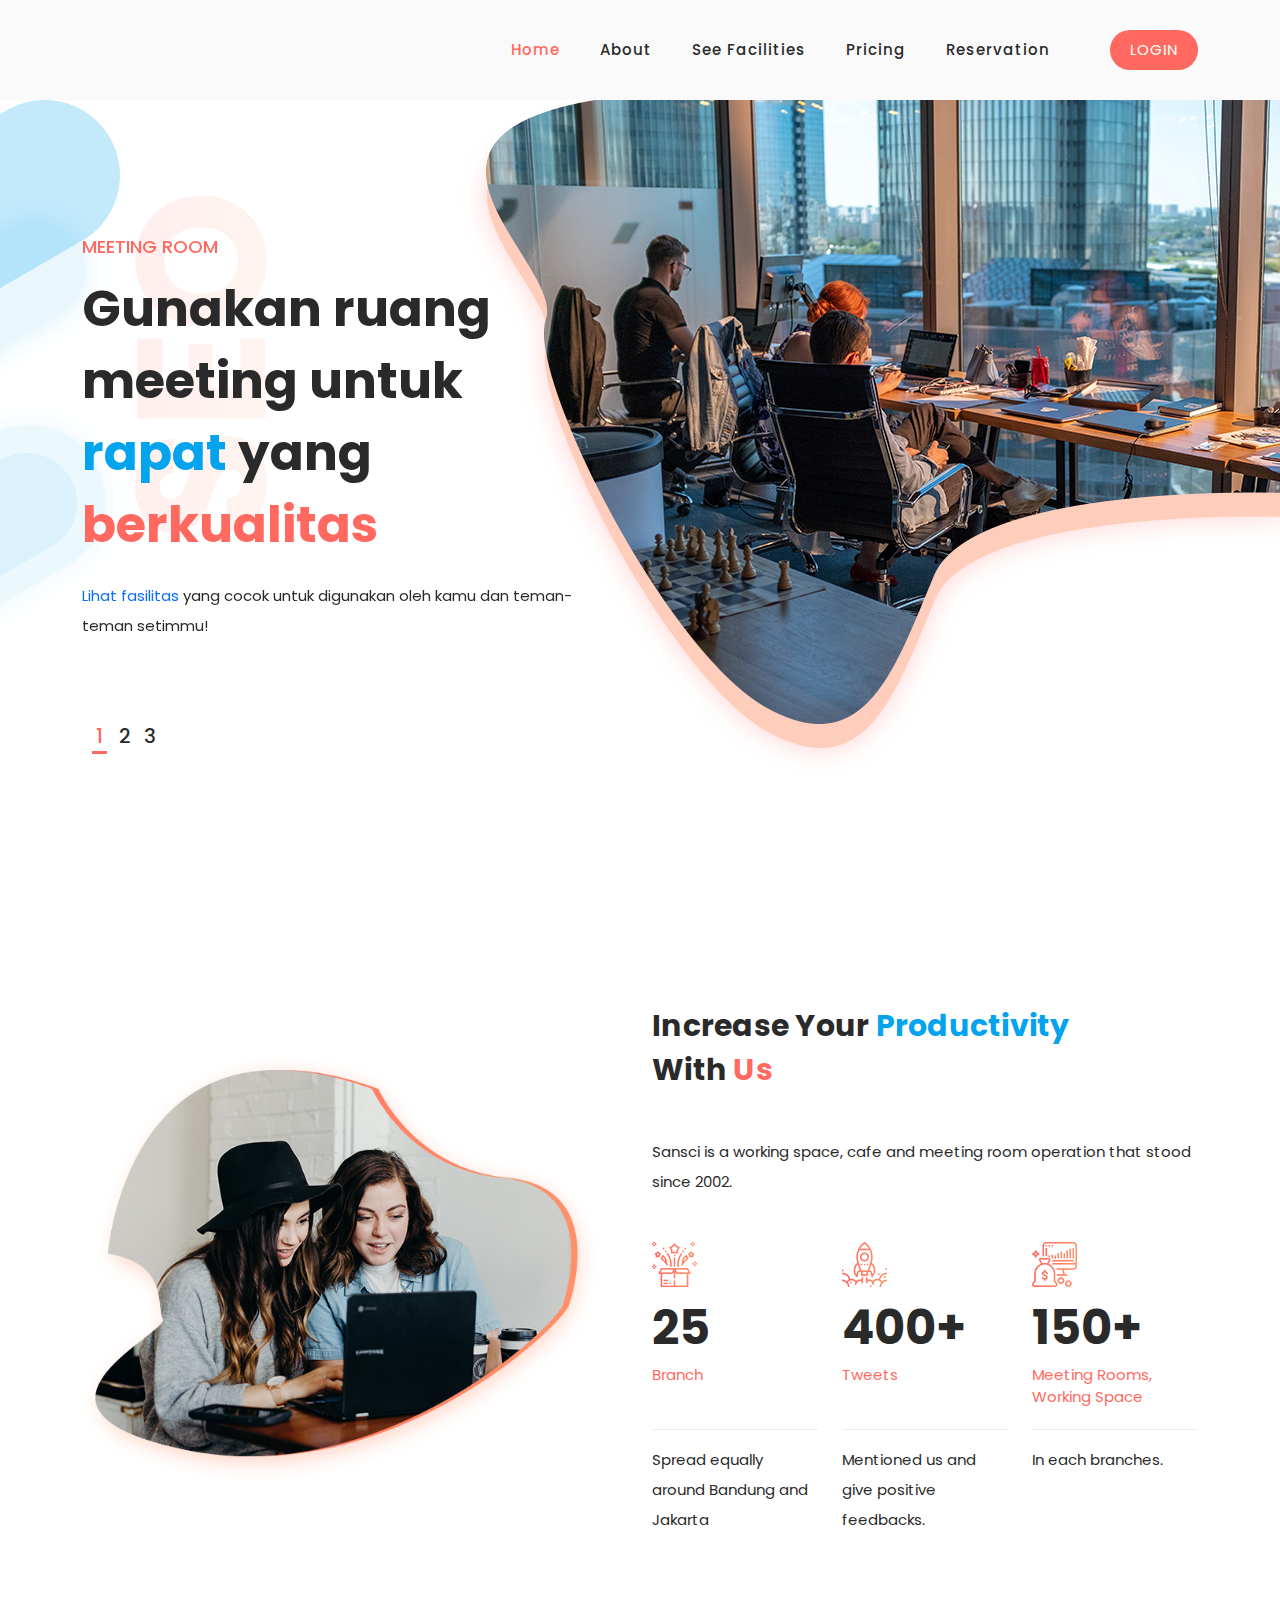
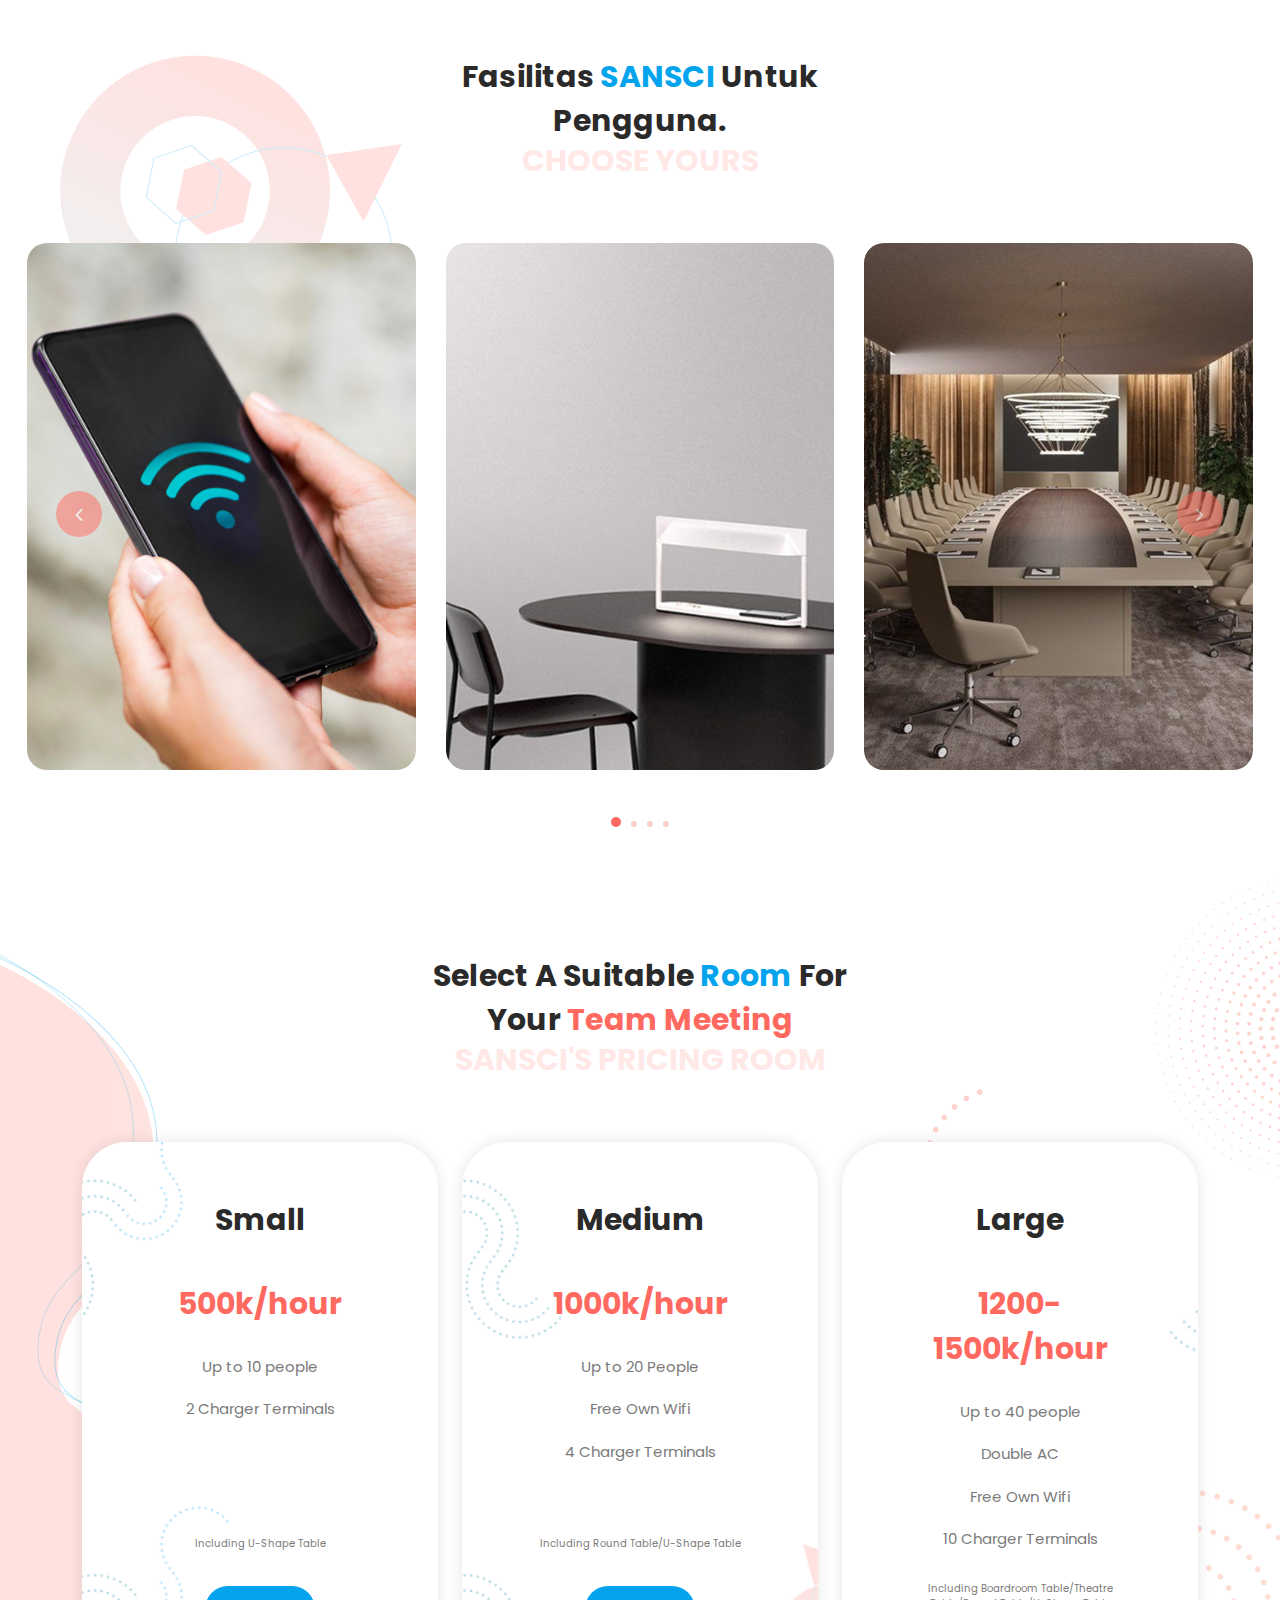
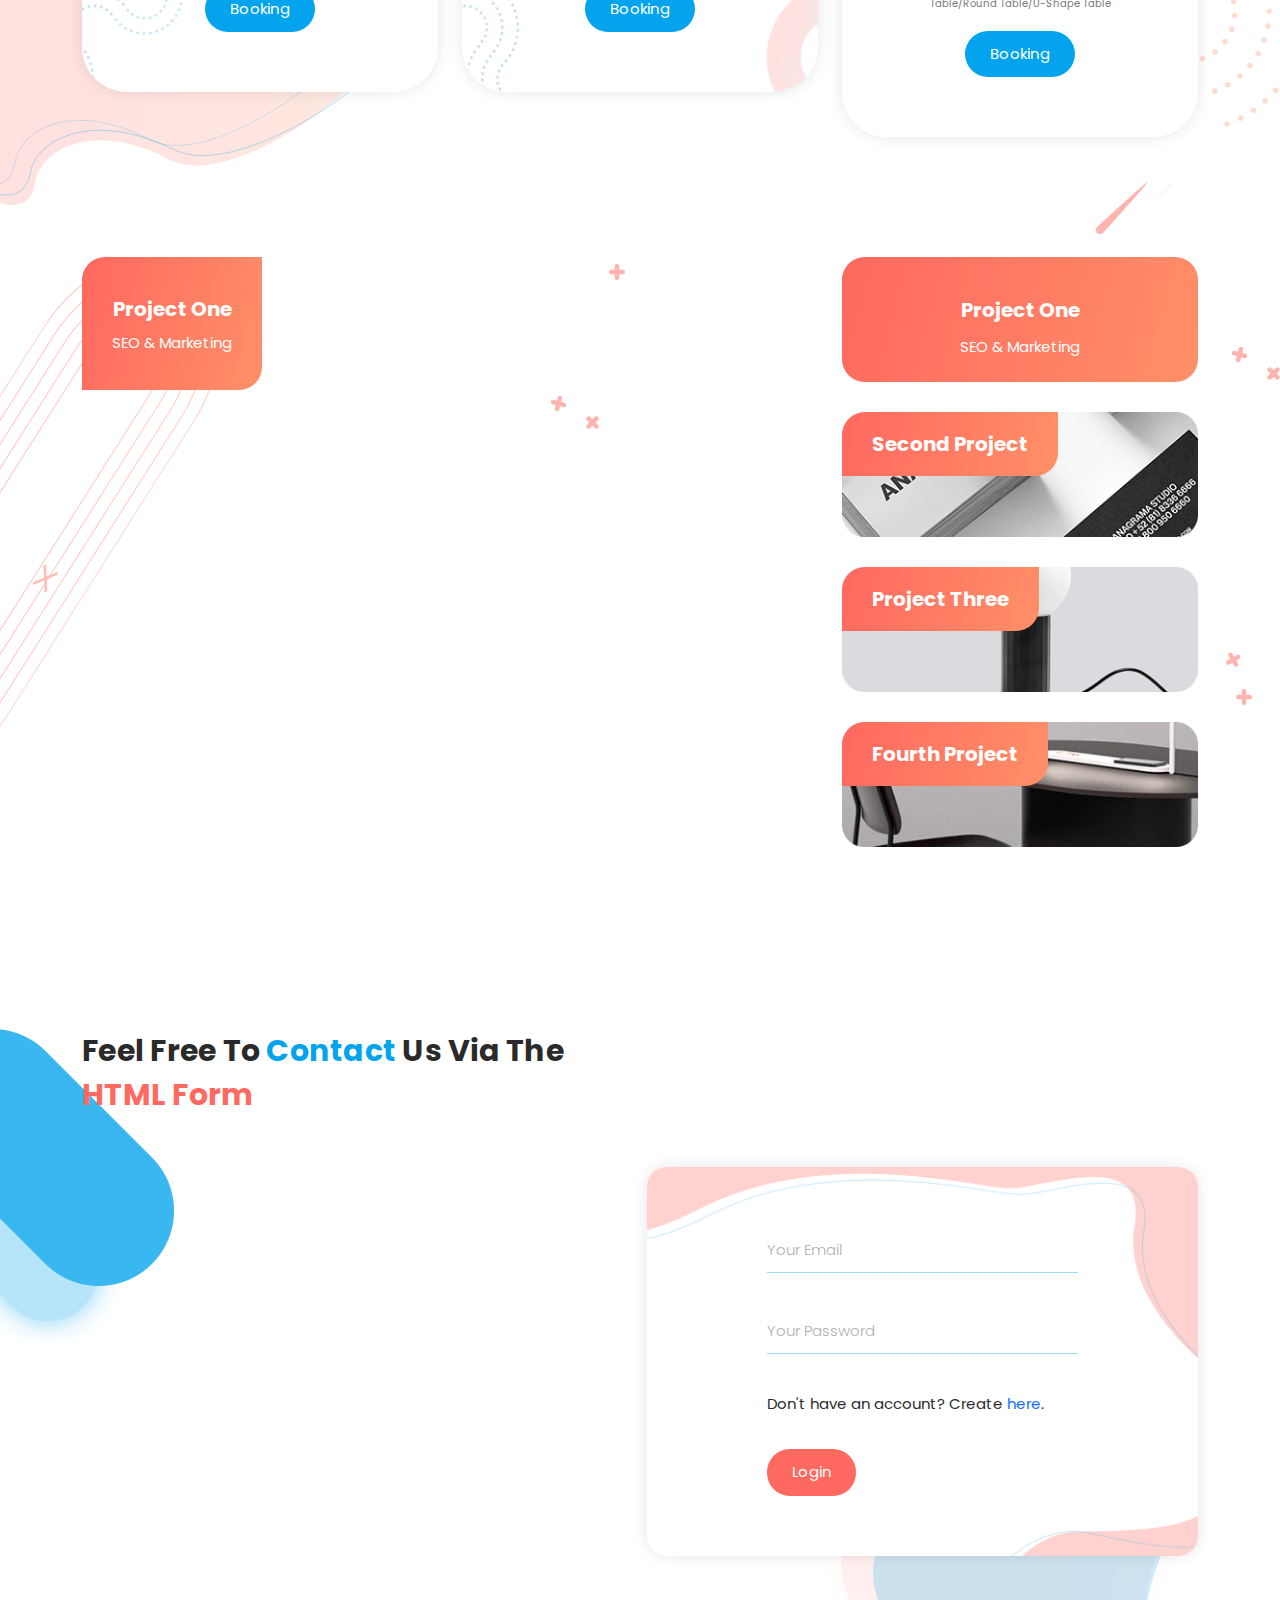
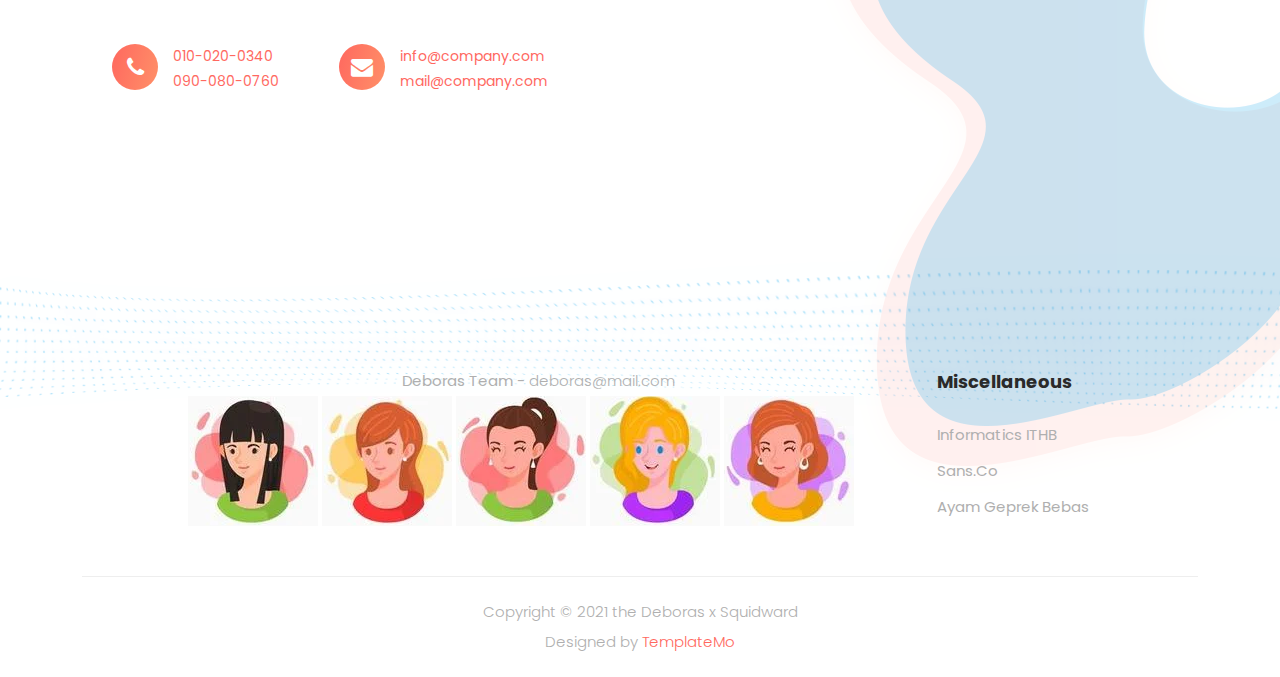
==== commit 54eac114: "Merge pull request #3 from maycelline/branchSilvi" ====
--- a/index.html
+++ b/index.html
@@ -1,37 +1,26 @@
-
 <!DOCTYPE html>
 <html lang="en">
-
   <head>
-
     <meta charset="UTF-8">
     <meta name="viewport" content="width=device-width, initial-scale=1, shrink-to-fit=no">
     <meta name="description" content="">
     <meta name="author" content="">
     <link rel="preconnect" href="https://fonts.gstatic.com">
     <link href="https://fonts.googleapis.com/css2?family=Poppins:wght@100;200;300;400;500;600;700;800;900&display=swap" rel="stylesheet">
-
     <title>Sansci | Working Space and Cafe</title>
-
+    
     <!-- Bootstrap core CSS -->
     <link href="vendor/bootstrap/css/bootstrap.min.css" rel="stylesheet">
-
 
     <!-- Additional CSS Files -->
     <link rel="stylesheet" href="assets/css/fontawesome.css">
     <link rel="stylesheet" href="assets/css/templatemo-onix-digital.css">
     <link rel="stylesheet" href="assets/css/animated.css">
     <link rel="stylesheet" href="assets/css/owl.css">
-<!--
-
-TemplateMo 565 Onix Digital
-
-https://templatemo.com/tm-565-onix-digital
-
--->
+    <link rel="stylesheet" href="assets/css/newStyle.css">
   </head>
 
-<body>
+  <body>
 
   <!-- ***** Preloader Start ***** -->
   <!-- <div id="js-preloader" class="js-preloader">
@@ -60,13 +49,13 @@
             <!-- ***** Menu Start ***** -->
             <ul class="nav">
               <li class="scroll-to-section"><a href="#top" class="active">Home</a></li>
-              <!-- <li class="scroll-to-section"><a href="#services">Services</a></li> -->
               <li class="scroll-to-section"><a href="#about">About</a></li>
               <li class="scroll-to-section"><a href="#portfolio">See Facilities</a></li>
               <li class="scroll-to-section"><a href="#pricing">Pricing</a></li> 
               <li class="scroll-to-section"><a href="#contact">Reservation</a></li> 
-              <li class="scroll-to-section"><div class="main-red-button-hover"><a href="#contact">LOGIN</a></div></li> 
+              <li class="scroll-to-section"><div class="main-red-button-hover"><a href="login.html">LOGIN</a></div></li> 
             </ul>        
+
             <a class='menu-trigger'>
                 <span>Menu</span>
             </a>
@@ -78,6 +67,7 @@
   </header>
   <!-- ***** Header Area End ***** -->
 
+  <div>
   <div class="main-banner" id="top">
     <div class="container">
       <div class="row">
@@ -91,12 +81,12 @@
                   <p><a rel="nofollow" href="#pricing">Lihat fasilitas</a> yang cocok untuk digunakan oleh kamu dan teman-teman setimmu!</p>
                 </div>
                 <div class="item header-text">
-                  <h6>WORKING SPACE</h6>
+                  <h6>CO-WORKING SPACE</h6>
                   <h2>Menjadi lebih <em>produktif</em> di <span>SANSCI workspace</span></h2>
                   <p>Lebih fokus mengerjakan tugas di SANSCI. Dengan suasana yang nyaman, akan membuat mood kamu semakin baik dalam mengerjakan tugas.</p>
                 </div>
                 <div class="item header-text">
-                  <h6>Kafe</h6>
+                  <h6>CAFE</h6>
                   <h2>Buat harimu <em>lebih seru</em> dengan nongkrong di <span>SANSCI</span></h2>
                   <p>'Saat kopi mendingin, disitulah percakapan kita semakin hangat'. Ajak temanmu dan ciptakan nongkrong asik di SANSCI.</p>
                 </div>
@@ -107,8 +97,6 @@
       </div>
     </div>
   </div>
-
- 
 
   <div id="about" class="about-us section">
     <div class="container">
@@ -191,7 +179,7 @@
                 <img src="assets/images/wifi.jpeg" alt="">
                 <div class="hover-effect">
                   <div class="inner-content">
-                    <a rel="sponsored" href="https://templatemo.com/tm-564-plot-listing" target="_parent"><h4>Free Wifi</h4></a>
+                    <h4>Free Wifi</h4>
                     <span>Untuk kamu kaum gratisan</span>
                   </div>
                 </div>
@@ -202,118 +190,118 @@
                 <img src="assets/images/portfolio-01.jpg" alt="">
                 <div class="hover-effect">
                   <div class="inner-content">
-                    <a href="#"><h4>Ruang Nyaman</h4></a>
-                    <span>Untuk mood kerja yang lebih baik</span>
-                  </div>
-                </div>
-              </div>
-            </div>
-            <div class="item">
-              <div class="thumb">
-                <img src="assets/images/portfolio-03.jpg" alt="">
-                <div class="hover-effect">
-                  <div class="inner-content">
-                    <a rel="sponsored" href="https://templatemo.com/tm-562-space-dynamic" target="_parent"><h4>Third Project</h4></a>
-                    <span>Space Dynamic SEO</span>
-                  </div>
-                </div>
-              </div>
-            </div>
-            <div class="item">
-              <div class="thumb">
-                <img src="assets/images/portfolio-04.jpg" alt="">
-                <div class="hover-effect">
-                  <div class="inner-content">
-                    <a href="#"><h4>Project Four</h4></a>
-                    <span>Website Marketing</span>
-                  </div>
-                </div>
-              </div>
-            </div>
-            <div class="item">
-              <div class="thumb">
-                <img src="assets/images/portfolio-01.jpg" alt="">
-                <div class="hover-effect">
-                  <div class="inner-content">
-                    <a href="#"><h4>Fifth Project</h4></a>
-                    <span>Digital Assets</span>
-                  </div>
-                </div>
-              </div>
-            </div>
-            <div class="item">
-              <div class="thumb">
-                <img src="assets/images/portfolio-02.jpg" alt="">
-                <div class="hover-effect">
-                  <div class="inner-content">
-                    <a href="#"><h4>Sixth Project</h4></a>
-                    <span>SEO &amp; Marketing</span>
-                  </div>
-                </div>
-              </div>
-            </div>
-            <div class="item">
-              <div class="thumb">
-                <img src="assets/images/portfolio-03.jpg" alt="">
-                <div class="hover-effect">
-                  <div class="inner-content">
-                    <a href="#"><h4>7th Project</h4></a>
-                    <span>SEO &amp; Marketing</span>
-                  </div>
-                </div>
-              </div>
-            </div>
-            <div class="item">
-              <div class="thumb">
-                <img src="assets/images/portfolio-04.jpg" alt="">
-                <div class="hover-effect">
-                  <div class="inner-content">
-                    <a href="#"><h4>8th Project</h4></a>
-                    <span>SEO &amp; Marketing</span>
-                  </div>
-                </div>
-              </div>
-            </div>
-            <div class="item">
-              <div class="thumb">
-                <img src="assets/images/portfolio-01.jpg" alt="">
-                <div class="hover-effect">
-                  <div class="inner-content">
-                    <a href="#"><h4>9th Project</h4></a>
-                    <span>SEO &amp; Marketing</span>
-                  </div>
-                </div>
-              </div>
-            </div>
-            <div class="item">
-              <div class="thumb">
-                <img src="assets/images/portfolio-02.jpg" alt="">
-                <div class="hover-effect">
-                  <div class="inner-content">
-                    <a href="#"><h4>Project Ten</h4></a>
-                    <span>SEO &amp; Marketing</span>
-                  </div>
-                </div>
-              </div>
-            </div>
-            <div class="item">
-              <div class="thumb">
-                <img src="assets/images/portfolio-03.jpg" alt="">
-                <div class="hover-effect">
-                  <div class="inner-content">
-                    <a href="#"><h4>Project Eleven</h4></a>
-                    <span>SEO &amp; Marketing</span>
-                  </div>
-                </div>
-              </div>
-            </div>
-            <div class="item">
-              <div class="thumb">
-                <img src="assets/images/portfolio-04.jpg" alt="">
-                <div class="hover-effect">
-                  <div class="inner-content">
-                    <a href="#"><h4>12th Project</h4></a>
-                    <span>SEO &amp; Marketing</span>
+                    <h4>Ruang Nyaman</h4>
+                    <span>Untuk mood kerja<br>yang lebih baik</span>
+                  </div>
+                </div>
+              </div>
+            </div>
+            <div class="item">
+              <div class="thumb">
+                <img src="assets/images/portfolio-06.jpg" alt="">
+                <div class="hover-effect">
+                  <div class="inner-content">
+                    <h4>Boardroom Table</h4>
+                    <span>Arranged for 40 person</span>
+                  </div>
+                </div>
+              </div>
+            </div>
+            <div class="item">
+              <div class="thumb">
+                <img src="assets/images/portfolio-07.jpg" alt="">
+                <div class="hover-effect">
+                  <div class="inner-content">
+                    <h4>Theatre Table</h4>
+                    <span>Arranged for 30 person</span>
+                  </div>
+                </div>
+              </div>
+            </div>
+            <div class="item">
+              <div class="thumb">
+                <img src="assets/images/portfolio-05.jpg" alt="">
+                <div class="hover-effect">
+                  <div class="inner-content">
+                    <h4>Round Table</h4>
+                    <span>Arranged for 20 person</span>
+                  </div>
+                </div>
+              </div>
+            </div>
+            <div class="item">
+              <div class="thumb">
+                <img src="assets/images/portfolio-08.jpg" alt="">
+                <div class="hover-effect">
+                  <div class="inner-content">
+                    <h4>U-Shape Table</h4>
+                    <span>Arranged for 10 person</span>
+                  </div>
+                </div>
+              </div>
+            </div>
+            <div class="item">
+              <div class="thumb">
+                <img src="assets/images/portfolio-09.jpg" alt="">
+                <div class="hover-effect">
+                  <div class="inner-content">
+                    <h4>LCD Projector Screen</h4>
+                    <span>120 inch screen</span>
+                  </div>
+                </div>
+              </div>
+            </div>
+            <div class="item">
+              <div class="thumb">
+                <img src="assets/images/portfolio-10.jpg" alt="">
+                <div class="hover-effect">
+                  <div class="inner-content">
+                    <h4>Coffee Maker</h4>
+                    <span>Machine for brewing coffee</span>
+                  </div>
+                </div>
+              </div>
+            </div>
+            <div class="item">
+              <div class="thumb">
+                <img src="assets/images/portfolio-11.jpg" alt="">
+                <div class="hover-effect">
+                  <div class="inner-content">
+                    <h4>Flipchart &amp;<br>Markers</h4>
+                    <span>A pad of large paper<br>sheets including markers</span>
+                  </div>
+                </div>
+              </div>
+            </div>
+            <div class="item">
+              <div class="thumb">
+                <img src="assets/images/coworking-01.jpg" alt="">
+                <div class="hover-effect">
+                  <div class="inner-content">
+                    <h4>Co-working Space</h4>
+                    <span>Affordable shared workspace<br>to escape the isolation of a home office</span>
+                  </div>
+                </div>
+              </div>
+            </div>
+            <div class="item">
+              <div class="thumb">
+                <img src="assets/images/cafe-01.jpg" alt="">
+                <div class="hover-effect">
+                  <div class="inner-content">
+                    <h4>Indoor Cafe</h4>
+                    <span>Aesthetic and cozy indoor cafe</span>
+                  </div>
+                </div>
+              </div>
+            </div>
+            <div class="item">
+              <div class="thumb">
+                <img src="assets/images/cafe-02.jpg" alt="">
+                <div class="hover-effect">
+                  <div class="inner-content">
+                    <h4>Outdoor Cafe</h4>
+                    <span>Instagrammable outdoor cafe</span>
                   </div>
                 </div>
               </div>
@@ -336,7 +324,7 @@
         <div class="col-lg-6 offset-lg-3">
           <div class="section-heading">
             <h2>Select a suitable <em>room</em> for your <span>team meeting</span></h2>
-            <span>sansci's Pricing room</span>
+            <span>Sansci's Pricing room</span>
           </div>
         </div>
       </div>
@@ -347,13 +335,15 @@
             <br>
             <br>
             <!-- <em>50k/hour</em> -->
-            <span>50k/hour</span>
+            <span>500k/hour</span>
             <ul>
+              <li>Up to 10 people</li>
+              <li>2 Charger Terminals</li>
               <li>&nbsp;</li>
               <li>&nbsp;</li>
-              <li>Up to 10 people</li>
-              <li>2 Charger Terminal</li>
-              <li>&nbsp;</li>
+            </ul>
+            <ul class="desc">
+              <li style="font-size: 10px;">Including U-Shape Table<br>&nbsp;</li>
             </ul>
             <div class="main-blue-button-hover">
               <a href="#">Booking</a>
@@ -366,13 +356,15 @@
             <br>
             <br>
             <!-- <em>$240/mo</em> -->
-            <span>100k/hour</span>
+            <span>1000k/hour</span>
             <ul>
-              <li>&nbsp;</li>
               <li>Up to 20 People</li>
               <li>Free Own Wifi</li>
-              <li>4 Charger Terminal</li>
+              <li>4 Charger Terminals</li>
               <li>&nbsp;</li>
+            </ul>
+            <ul class="desc">
+              <li style="font-size: 10px;">Including Round Table/U-Shape Table<br>&nbsp;</li>
             </ul>
             <div class="main-blue-button-hover">
               <a href="#">Booking</a>
@@ -385,37 +377,18 @@
             <br>
             <br>
             <!-- <em>$360/mo</em> -->
-            <span>200k/hour</span>
+            <span>1200-1500k/hour</span>
             <ul>
-              <li>Up to 50 people</li>
-              <li>LCD Proyektor</li>
+              <li>Up to 40 people</li>
               <li>Double AC</li>
-              <li>10 Charger Terminal</li>
               <li>Free Own Wifi</li>
+              <li>10 Charger Terminals</li>
+            </ul>
+            <ul class="desc">
+              <li style="font-size: 10px;">Including Boardroom Table/Theatre<br>Table/Round Table/U-Shape Table</li>
             </ul>
             <div class="main-blue-button-hover">
               <a href="#">Booking</a>
-            </div>
-          </div>
-        </div>
-      </div>
-    </div>
-  </div>
-
-  <div id="subscribe" class="subscribe">
-    <div class="container">
-      <div class="row">
-        <div class="col-lg-12">
-          <div class="inner-content">
-            <div class="row">
-              <div class="col-lg-10 offset-lg-1">
-                <h2>Know Your Website SEO Score by Email</h2>
-                <form id="subscribe" action="" method="get">
-                  <input type="text" name="website" id="website" placeholder="Your Website URL" required="">
-                  <input type="text" name="email" id="email" pattern="[^ @]*@[^ @]*" placeholder="Your Email" required="">
-                  <button type="submit" id="form-submit" class="main-button ">Subscribe</button>
-                </form>
-              </div>
             </div>
           </div>
         </div>
@@ -539,7 +512,7 @@
           <div class="section-heading">
             <h2>Feel free to <em>Contact</em> us via the <span>HTML form</span></h2>
             <div id="map">
-              <iframe src="https://maps.google.com/maps?q=Av.+L%C3%BAcio+Costa,+Rio+de+Janeiro+-+RJ,+Brazil&t=&z=13&ie=UTF8&iwloc=&output=embed" width="100%" height="360px" frameborder="0" style="border:0" allowfullscreen=""></iframe>
+              <iframe src="https://www.google.com/maps/embed?pb=!1m18!1m12!1m3!1d3961.0104677319796!2d107.61391011477274!3d-6.889348795021796!2m3!1f0!2f0!3f0!3m2!1i1024!2i768!4f13.1!3m3!1m2!1s0x0%3A0xc48b605e8e3d2915!2sInstitut%20Teknologi%20Harapan%20Bangsa!5e0!3m2!1sen!2sid!4v1636243252424!5m2!1sen!2sid" width="600" height="450" style="border:0;" allowfullscreen="" loading="lazy"></iframe>
             </div>
             <div class="info">
               <span><i class="fa fa-phone"></i> <a href="#">010-020-0340<br>090-080-0760</a></span>
@@ -547,32 +520,64 @@
             </div>
           </div>
         </div>
-        <div class="col-lg-5 align-self-center">
+        <div class="col-lg-5 align-self-center" id="login">
           <form id="contact" action="" method="get">
             <div class="row">
               <div class="col-lg-12">
                 <fieldset>
-                  <input type="name" name="name" id="name" placeholder="Name" autocomplete="on" required>
-                </fieldset>
-              </div>
-              <div class="col-lg-12">
-                <fieldset>
-                  <input type="surname" name="surname" id="surname" placeholder="Surname" autocomplete="on" required>
-                </fieldset>
-              </div>
-              <div class="col-lg-12">
-                <fieldset>
-                  <input type="text" name="email" id="email" pattern="[^ @]*@[^ @]*" placeholder="Your Email" required="">
-                </fieldset>
-              </div>
-              <div class="col-lg-12">
-                <fieldset>
-                  <input type="text" name="website" id="website" placeholder="Your Website URL" required="">
-                </fieldset>
-              </div>
-              <div class="col-lg-12">
-                <fieldset>
-                  <button type="submit" id="form-submit" class="main-button">Submit Request</button>
+                  <input type="email" name="email" id="email" pattern="[^ @]*@[^ @]*" placeholder="Your Email" required>
+                </fieldset>
+              </div>
+              <div class="col-lg-12">
+                <fieldset>
+                  <input type="password" name="password" id="password" placeholder="Your Password" required>
+                </fieldset>
+              </div>
+              <div class="col-lg-12">
+                <p>Don't have an account? Create <a href="#here" id="create">here</a>.<br>&nbsp;</p>
+              </div>
+              <div class="col-lg-12">
+                <fieldset>
+                  <button type="submit" id="login" class="main-button">Login</button>
+                </fieldset>
+              </div>
+            </div>
+          </form>
+        </div>
+        <div class="col-lg-5 align-self-center" id="register">
+          <form id="contact" action="" method="get">
+            <div class="row">
+              <div class="col-lg-12">
+                <fieldset>
+                  <input type="firstname" name="firstname" id="firstname" placeholder="First Name" autocomplete="on" required>
+                </fieldset>
+              </div>
+              <div class="col-lg-12">
+                <fieldset>
+                  <input type="lastname" name="lastname" id="lastname" placeholder="Last Name" autocomplete="on" required>
+                </fieldset>
+              </div>
+              <div class="col-lg-12">
+                <fieldset>
+                  <input type="email" name="email" id="email" pattern="[^ @]*@[^ @]*" placeholder="Your Email" required>
+                </fieldset>
+              </div>
+              <div class="col-lg-12">
+                <fieldset>
+                  <input type="password" name="password" id="password" placeholder="Your Password" required>
+                </fieldset>
+              </div>
+              <div class="col-lg-12">
+                <fieldset>
+                  <input type="phonenumber" name="phonenumber" id="phonenumber" placeholder="Your Phone Number" autocomplete="on" required>
+                </fieldset>
+              </div>
+              <div class="col-lg-12">
+                <p>Already have an account? Login <a href="#here" id="create2">here</a>.<br>&nbsp;</p>
+              </div>
+              <div class="col-lg-12">
+                <fieldset>
+                  <button type="submit" id="register" class="main-button">Register</button>
                 </fieldset>
               </div>
             </div>
@@ -595,55 +600,40 @@
   <footer>
     <div class="container">
       <div class="row">
-        <div class="col-lg-3">
+        <div class="col-lg-3 display-block">
           <div class="about footer-item">
-            <div class="logo">
-              <a href="#"><img src="assets/images/logo.png" alt="Onix Digital TemplateMo"></a>
-            </div>
-            <a href="#">info@company.com</a>
-            <ul>
-              <li><a href="#"><i class="fa fa-facebook"></i></a></li>
-              <li><a href="#"><i class="fa fa-twitter"></i></a></li>
-              <li><a href="#"><i class="fa fa-behance"></i></a></li>
-              <li><a href="#"><i class="fa fa-instagram"></i></a></li>
-            </ul>
+            <div class="new-container">
+              <p>Deboras Team - <a href="#mail"">deboras@mail.com</a></p>
+              <div class="media fel"><a href="https://www.instagram.com/feli.g_25/" target="_blank" title="Feliciana Gunadi"></a></div>
+              <div class="media sil"><a href="https://www.instagram.com/silviprisillia4/" target="_blank" title="Silvi Prisillia Louismono"></a></div>
+              <div class="media yen"><a href="https://www.instagram.com/yen_aj29/" target="_blank" title="Yendistia Angelia Julianti"></a></div>
+              <div class="media jes"><a href="https://www.instagram.com/jesslynowen/" target="_blank" title="Jesslyn Nadya Owen"></a></div>
+              <div class="media may"><a href="https://www.instagram.com/mariamaycelline/" target="_blank" title="Maycelline Selvyanti Sudarsono"></a></div>
+            </div>
           </div>
         </div>
         <div class="col-lg-3">
           <div class="services footer-item">
-            <h4>Services</h4>
-            <ul>
-              <li><a href="#">SEO Development</a></li>
-              <li><a href="#">Business Growth</a></li>
-              <li><a href="#">Social Media Managment</a></li>
-              <li><a href="#">Website Optimization</a></li>
-            </ul>
+            
           </div>
         </div>
         <div class="col-lg-3">
           <div class="community footer-item">
-            <h4>Community</h4>
-            <ul>
-              <li><a href="#">Digital Marketing</a></li>
-              <li><a href="#">Business Ideas</a></li>
-              <li><a href="#">Website Checkup</a></li>
-              <li><a href="#">Page Speed Test</a></li>
-            </ul>
           </div>
         </div>
         <div class="col-lg-3">
           <div class="subscribe-newsletters footer-item">
-            <h4>Subscribe Newsletters</h4>
-            <p>Get our latest news and ideas to your inbox</p>
-            <form action="#" method="get">
-              <input type="text" name="email" id="email" pattern="[^ @]*@[^ @]*" placeholder="Your Email" required="">
-              <button type="submit" id="form-submit" class="main-button "><i class="fa fa-paper-plane-o"></i></button>
-            </form>
+            <h4>Miscellaneous</h4>
+            <ul>
+              <li><a href="https://www.ithb.ac.id/study-program/Teknik/Informatika-2">Informatics ITHB</a></li>
+              <li><a href="https://linktr.ee/SansCo">Sans.Co</a></li>
+              <li><a href="https://www.instagram.com/ayamgeprekbebass/">Ayam Geprek Bebas</a></li>
+            </ul>
           </div>
         </div>
         <div class="col-lg-12">
           <div class="copyright">
-            <p>Copyright © 2021 Onix Digital Co., Ltd. All Rights Reserved. 
+            <p>Copyright &copy; 2021 the Deboras x Squidward
             <br>
             Designed by <a rel="nofollow" href="https://templatemo.com" title="free CSS templates">TemplateMo</a></p>
           </div>
@@ -660,12 +650,12 @@
   <script src="assets/js/animation.js"></script>
   <script src="assets/js/imagesloaded.js"></script>
   <script src="assets/js/custom.js"></script>
+  <script src="assets/js/newScript.js"></script> <!-- additional -->
 
   <script>
   // Acc
     $(document).on("click", ".naccs .menu div", function() {
       var numberIndex = $(this).index();
-
       if (!$(this).is("active")) {
           $(".naccs .menu div").removeClass("active");
           $(".naccs ul li").removeClass("active");
--- a/assets/css/newStyle.css
+++ b/assets/css/newStyle.css
@@ -0,0 +1,37 @@
+div > div#pricing > div.container > div.row > div.col-lg-4 > div > ul.desc > li {
+    font-size: 10px;
+}
+
+div.new-container {
+    margin-left: 40%;
+    width: 270%;
+    text-align: center;
+}
+
+div.media a {
+    float: left;
+    height: 130px;
+    width: 130px;
+    margin: 0px 2px;
+    background: url('../images/girl.jpg');
+}
+
+div.fel a {
+    background-position: -318px -63px;
+}
+div.sil a {
+    background-position: -38px -63px;
+}
+div.yen a {
+    background-position: -38px -218px;
+}
+div.jes a {
+    background-position: -458px -63px;
+}
+div.may a {
+    background-position: -458px -218px;
+}
+
+.display-block {
+    display: inline-block;
+}